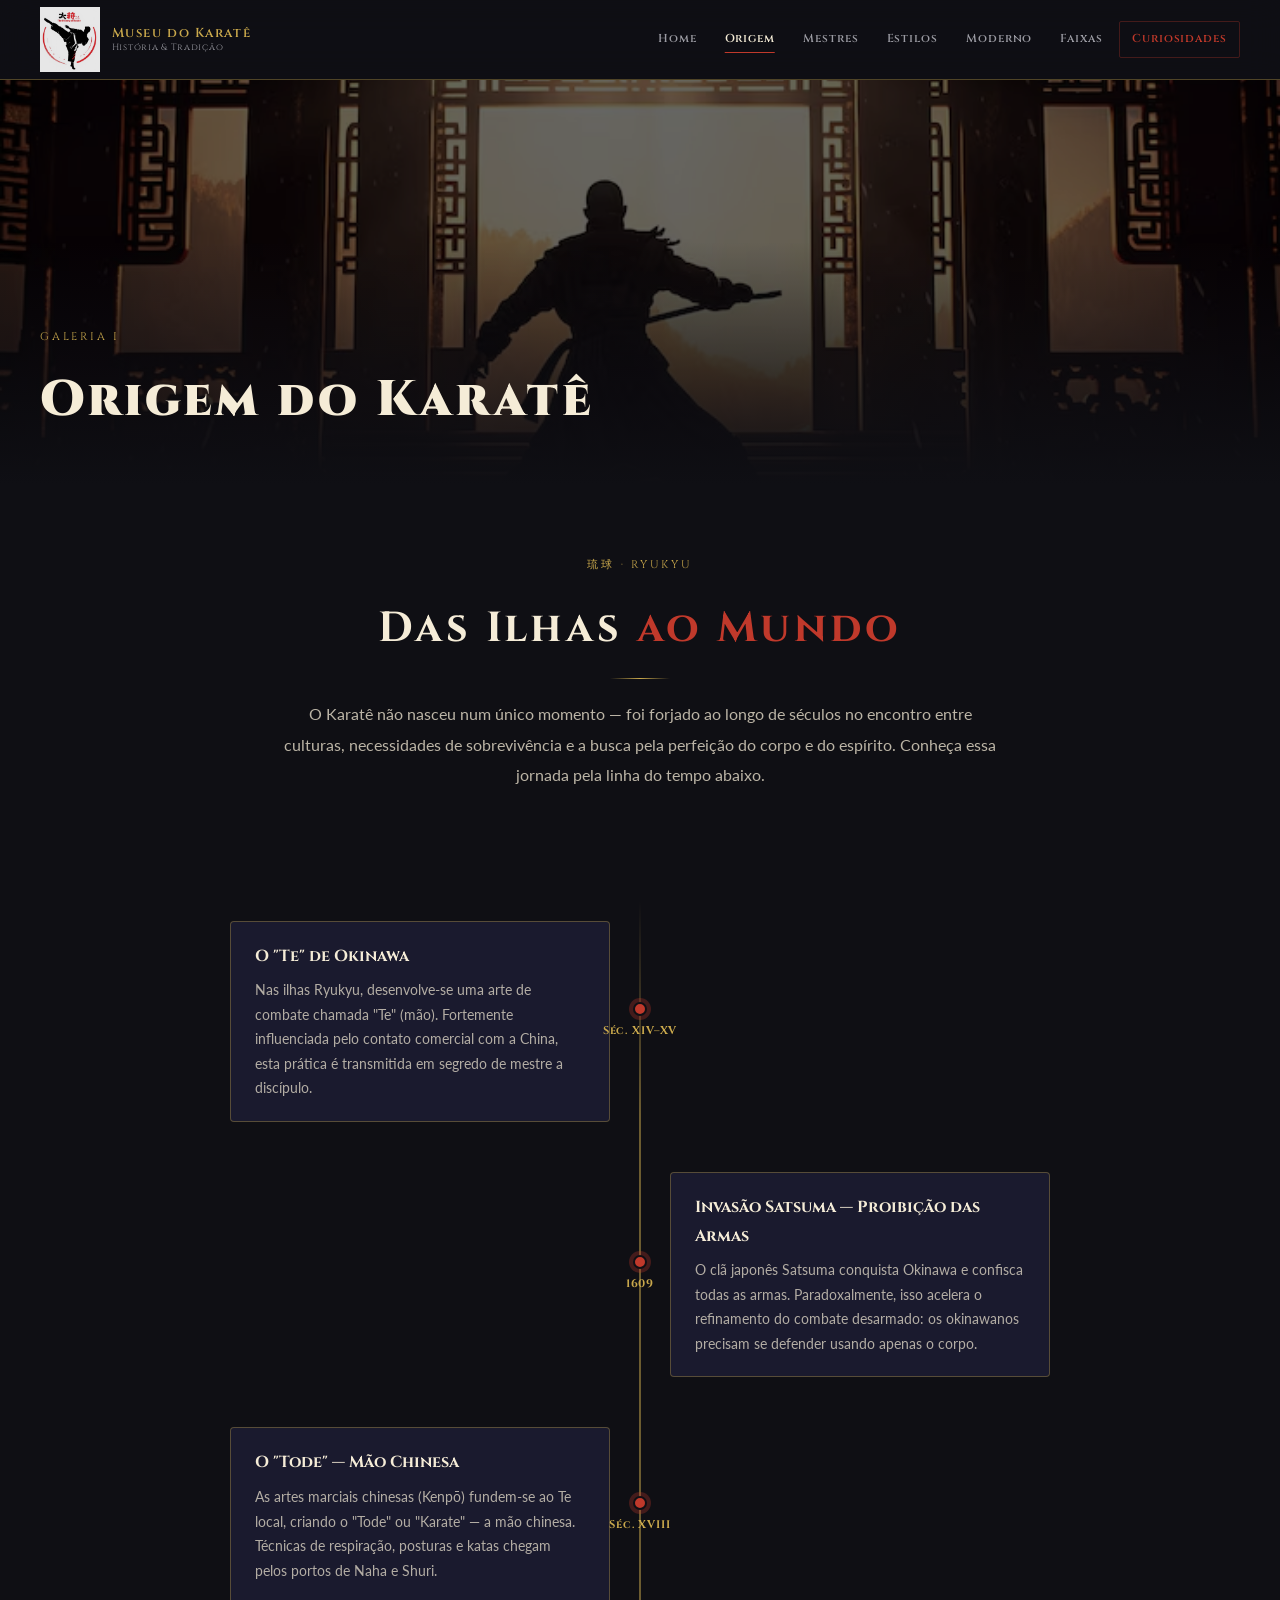
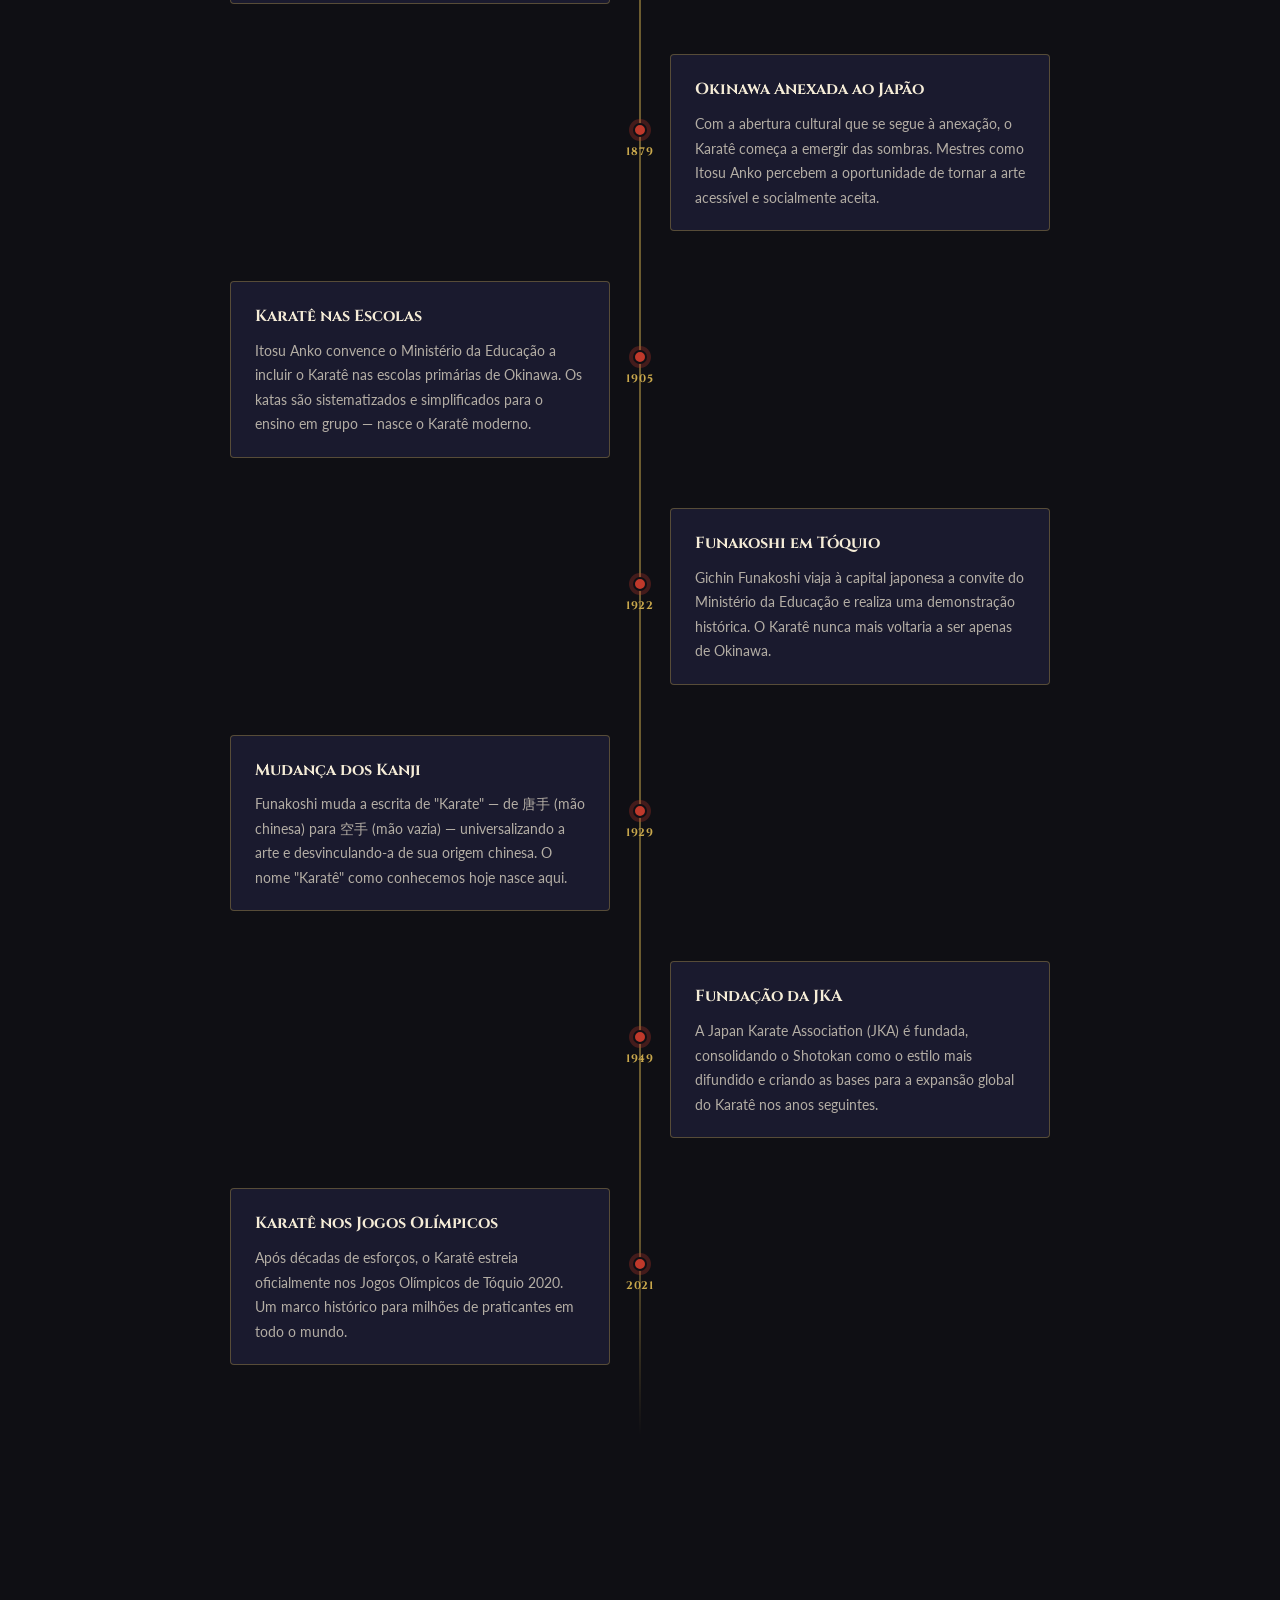
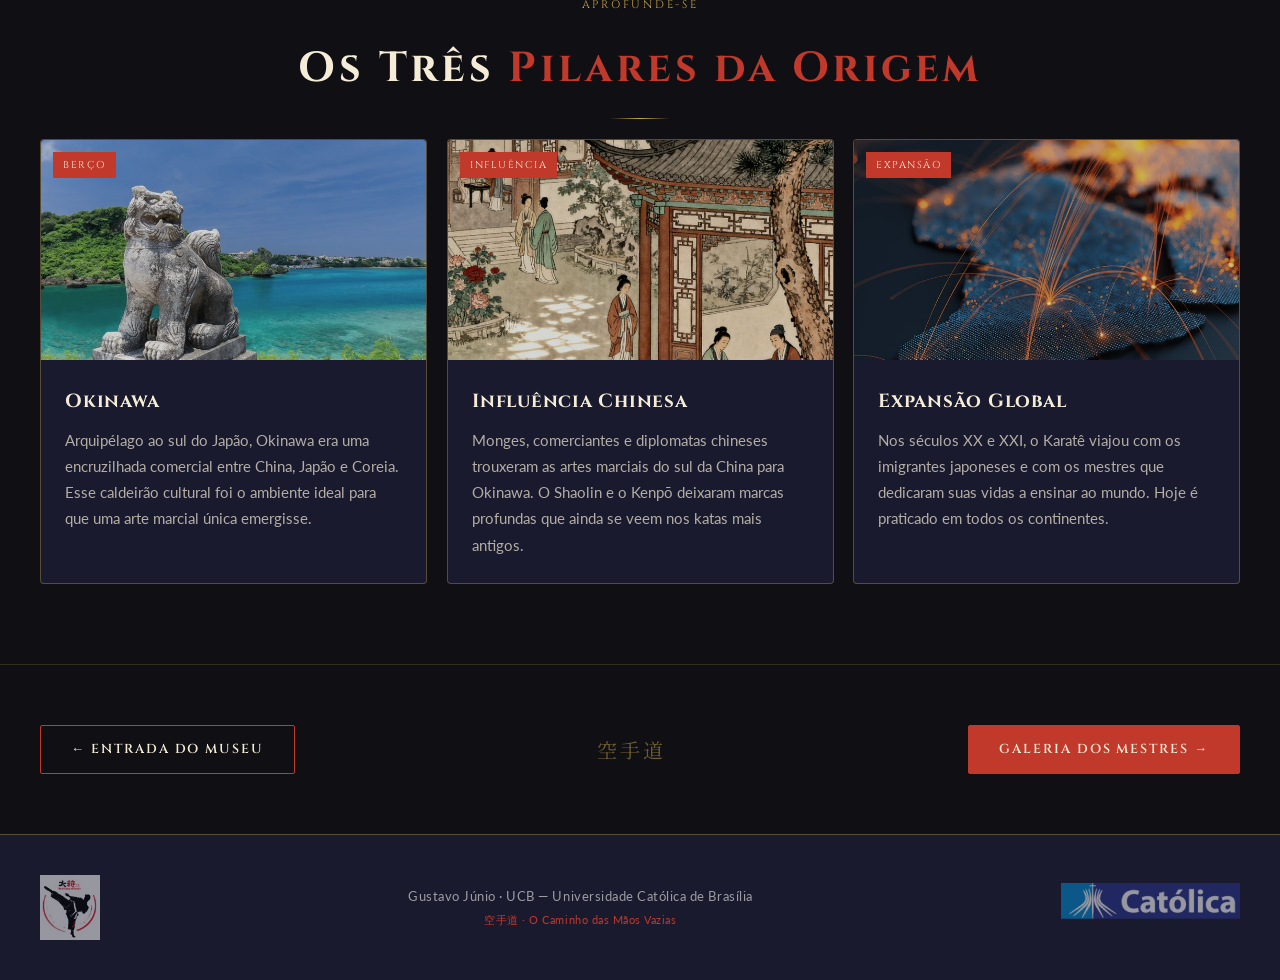
==== cardapio.html @ e982166c "Atualiza index e renomeia origem para cardapio" ====
<!doctype html>
<html lang="pt-br">
<head>
  <meta charset="UTF-8" />
  <meta name="viewport" content="width=device-width, initial-scale=1.0" />
  <title>Origem do Karatê — Museu Virtual</title>
  <link rel="stylesheet" href="style.css" />
</head>
<body>

  <header class="header">
      <div class="header-inner">
        <a href="index.html" class="logo">
          <img src="./img/Logo.jpg" alt="Museu do Karatê" />
          <div class="logo-text">
            Museu do Karatê
            <small>História & Tradição</small>
          </div>
        </a>
      <nav class="navbar">
        <a href="index.html">Home</a>
        <a href="origem.html" class="active">Origem</a>
        <a href="mestres.html">Mestres</a>
        <a href="estilos.html">Estilos</a>
        <a href="moderno.html">Moderno</a>
        <a href="faixas.html">Faixas</a>
        <a href="curiosidades.html" class="nav-highlight">Curiosidades</a>
      </nav>
    </div>
  </header>


  <div class="page-hero">
    <div class="page-hero-bg" style="background-image: url('./img/pag1.avif');"></div>
    <div class="page-hero-overlay"></div>
    <div class="page-hero-content">
      <span class="section-label">Galeria I</span>
      <h1>Origem do Karatê</h1>
    </div>
  </div>


  <div style="max-width:800px; margin:0 auto; padding: 7rem 4rem 3rem; text-align:center;">
    <span class="section-label reveal">琉球 · Ryukyu</span>
    <h2 class="section-title reveal">Das Ilhas <span>ao Mundo</span></h2>
    <div class="gold-divider reveal"></div>
    <p class="reveal" style="color:rgba(245,236,215,0.75); font-size:1.6rem; line-height:1.9;">
      O Karatê não nasceu num único momento — foi forjado ao longo de séculos no encontro entre culturas, necessidades de sobrevivência e a busca pela perfeição do corpo e do espírito. Conheça essa jornada pela linha do tempo abaixo.
    </p>
  </div>


  <div class="timeline-section">
    <div class="timeline">

      <div class="timeline-item">
        <div class="tl-content">
          <h4>O "Te" de Okinawa</h4>
          <p>Nas ilhas Ryukyu, desenvolve-se uma arte de combate chamada "Te" (mão). Fortemente influenciada pelo contato comercial com a China, esta prática é transmitida em segredo de mestre a discípulo.</p>
        </div>
        <div class="tl-center">
          <div class="tl-dot"></div>
          <span class="tl-year">Séc. XIV–XV</span>
        </div>
        <div class="tl-empty"></div>
      </div>

      <div class="timeline-item">
        <div class="tl-empty"></div>
        <div class="tl-center">
          <div class="tl-dot"></div>
          <span class="tl-year">1609</span>
        </div>
        <div class="tl-content">
          <h4>Invasão Satsuma — Proibição das Armas</h4>
          <p>O clã japonês Satsuma conquista Okinawa e confisca todas as armas. Paradoxalmente, isso acelera o refinamento do combate desarmado: os okinawanos precisam se defender usando apenas o corpo.</p>
        </div>
      </div>

      <div class="timeline-item">
        <div class="tl-content">
          <h4>O "Tode" — Mão Chinesa</h4>
          <p>As artes marciais chinesas (Kenpō) fundem-se ao Te local, criando o "Tode" ou "Karate" — a mão chinesa. Técnicas de respiração, posturas e katas chegam pelos portos de Naha e Shuri.</p>
        </div>
        <div class="tl-center">
          <div class="tl-dot"></div>
          <span class="tl-year">Séc. XVIII</span>
        </div>
        <div class="tl-empty"></div>
      </div>

      <div class="timeline-item">
        <div class="tl-empty"></div>
        <div class="tl-center">
          <div class="tl-dot"></div>
          <span class="tl-year">1879</span>
        </div>
        <div class="tl-content">
          <h4>Okinawa Anexada ao Japão</h4>
          <p>Com a abertura cultural que se segue à anexação, o Karatê começa a emergir das sombras. Mestres como Itosu Anko percebem a oportunidade de tornar a arte acessível e socialmente aceita.</p>
        </div>
      </div>

      <div class="timeline-item">
        <div class="tl-content">
          <h4>Karatê nas Escolas</h4>
          <p>Itosu Anko convence o Ministério da Educação a incluir o Karatê nas escolas primárias de Okinawa. Os katas são sistematizados e simplificados para o ensino em grupo — nasce o Karatê moderno.</p>
        </div>
        <div class="tl-center">
          <div class="tl-dot"></div>
          <span class="tl-year">1905</span>
        </div>
        <div class="tl-empty"></div>
      </div>

      <div class="timeline-item">
        <div class="tl-empty"></div>
        <div class="tl-center">
          <div class="tl-dot"></div>
          <span class="tl-year">1922</span>
        </div>
        <div class="tl-content">
          <h4>Funakoshi em Tóquio</h4>
          <p>Gichin Funakoshi viaja à capital japonesa a convite do Ministério da Educação e realiza uma demonstração histórica. O Karatê nunca mais voltaria a ser apenas de Okinawa.</p>
        </div>
      </div>

      <div class="timeline-item">
        <div class="tl-content">
          <h4>Mudança dos Kanji</h4>
          <p>Funakoshi muda a escrita de "Karate" — de 唐手 (mão chinesa) para 空手 (mão vazia) — universalizando a arte e desvinculando-a de sua origem chinesa. O nome "Karatê" como conhecemos hoje nasce aqui.</p>
        </div>
        <div class="tl-center">
          <div class="tl-dot"></div>
          <span class="tl-year">1929</span>
        </div>
        <div class="tl-empty"></div>
      </div>

      <div class="timeline-item">
        <div class="tl-empty"></div>
        <div class="tl-center">
          <div class="tl-dot"></div>
          <span class="tl-year">1949</span>
        </div>
        <div class="tl-content">
          <h4>Fundação da JKA</h4>
          <p>A Japan Karate Association (JKA) é fundada, consolidando o Shotokan como o estilo mais difundido e criando as bases para a expansão global do Karatê nos anos seguintes.</p>
        </div>
      </div>

      <div class="timeline-item">
        <div class="tl-content">
          <h4>Karatê nos Jogos Olímpicos</h4>
          <p>Após décadas de esforços, o Karatê estreia oficialmente nos Jogos Olímpicos de Tóquio 2020. Um marco histórico para milhões de praticantes em todo o mundo.</p>
        </div>
        <div class="tl-center">
          <div class="tl-dot"></div>
          <span class="tl-year">2021</span>
        </div>
        <div class="tl-empty"></div>
      </div>

    </div>
  </div>


  <div class="gallery-section bg-alt">
    <span class="section-label reveal">Aprofunde-se</span>
    <h2 class="section-title reveal">Os Três <span>Pilares da Origem</span></h2>
    <div class="gold-divider reveal"></div>
    <div class="cards-grid" style="max-width:1280px; margin:0 auto;">
      <div class="museum-card reveal">
        <div class="card-img-wrap">
          <img src="./img/Okinawa.jpg" alt="Okinawa" />
          <span class="card-tag">Berço</span>
        </div>
        <div class="card-body">
          <h3>Okinawa</h3>
          <p>Arquipélago ao sul do Japão, Okinawa era uma encruzilhada comercial entre China, Japão e Coreia. Esse caldeirão cultural foi o ambiente ideal para que uma arte marcial única emergisse.</p>
        </div>
      </div>
      <div class="museum-card reveal">
        <div class="card-img-wrap">
          <img src="./img/Influência Chinesa.jpg" alt="Influência Chinesa" />
          <span class="card-tag">Influência</span>
        </div>
        <div class="card-body">
          <h3>Influência Chinesa</h3>
          <p>Monges, comerciantes e diplomatas chineses trouxeram as artes marciais do sul da China para Okinawa. O Shaolin e o Kenpō deixaram marcas profundas que ainda se veem nos katas mais antigos.</p>
        </div>
      </div>
      <div class="museum-card reveal">
        <div class="card-img-wrap">
          <img src="./img/Expansão Global.jpg" alt="Expansão" />
          <span class="card-tag">Expansão</span>
        </div>
        <div class="card-body">
          <h3>Expansão Global</h3>
          <p>Nos séculos XX e XXI, o Karatê viajou com os imigrantes japoneses e com os mestres que dedicaram suas vidas a ensinar ao mundo. Hoje é praticado em todos os continentes.</p>
        </div>
      </div>
    </div>
  </div>


  <div style="max-width:1280px; margin:0 auto; padding:6rem 4rem; display:flex; justify-content:space-between; align-items:center; border-top: 1px solid rgba(201,168,76,0.2);">
    <a href="index.html" class="btn"><span>← Entrada do Museu</span></a>
    <span class="jp-text" style="color:var(--kiku); font-size:2rem; opacity:0.5;">空手道</span>
    <a href="mestres.html" class="btn btn-primary"><span>Galeria dos Mestres →</span></a>
  </div>

  <footer class="footer">
  <div class="footer-inner">

    <div class="footer-logo">
      <a href="index.html">
        <img src="./img/Logo.jpg" alt="Museu do Karatê" />
      </a>
    </div>

    <p class="footer-text">
      Gustavo Júnio · UCB — Universidade Católica de Brasília<br />
      <span style="color: var(--torii); font-size: 1.1rem;">
        空手道 · O Caminho das Mãos Vazias
      </span>
    </p>

    <div class="footer-ucb">
      <a href="https://ucb.catolica.edu.br/" target="_blank">
        <img src="./img/logocatolica.webp" alt="Logo UCB" />
      </a>
    </div>

  </div>
</footer>
  </body>
</html>
---- style.css ----
@import url('https://fonts.googleapis.com/css2?family=Cinzel:wght@400;600;700;900&family=Lato:wght@300;400;700&family=Noto+Serif+JP:wght@300;400&display=swap');

:root {
  --torii:      #C0392B;
  --torii-dark: #7B1E1E;
  --torii-lite: #E8A89E;
  --sumi:       #0F0F14;
  --sumi-mid:   #1A1A2E;
  --washi:      #F5ECD7;
  --washi-dark: #E8D9B8;
  --kiku:       #C9A84C;
  --kiku-lite:  #E8C97A;
  --shoji:      #FAFAF6;
  --pedra:      #6B6B72;
  --pedra-lite: #9B9BA3;
  --branco:     #FFFFFF;

  --border-gold: 1px solid rgba(201,168,76,0.35);
  --border-lite: 1px solid rgba(255,255,255,0.08);

  --shadow-card:  0 8px 40px rgba(0,0,0,0.55);
  --shadow-hover: 0 20px 60px rgba(0,0,0,0.7);
  --shadow-glow:  0 0 30px rgba(192,57,43,0.25);

  --radius:      2px;
  --radius-card: 4px;
  --transition:  0.35s cubic-bezier(0.4,0,0.2,1);

  --header-h: 80px;
}


*, *::before, *::after { box-sizing: border-box; margin: 0; padding: 0; }

html {
  scroll-behavior: smooth;
  font-size: 10px;
  overflow-x: hidden;
}

body {
  background-color: var(--sumi);
  color: var(--washi);
  font-family: 'Lato', sans-serif;
  font-size: 1.6rem;
  line-height: 1.8;
  overflow-x: hidden;
  animation: pageFade .7s ease both;
}

a { text-decoration: none; color: inherit; }
img { display: block; max-width: 100%; }

::-webkit-scrollbar { width: 4px; }
::-webkit-scrollbar-track { background: var(--sumi-mid); }
::-webkit-scrollbar-thumb { background: var(--torii); border-radius: 2px; }
::selection { background: var(--torii); color: var(--washi); }


.jp-text {
  font-family: 'Noto Serif JP', serif;
  letter-spacing: 0.15em;
}

.section-label {
  display: block;
  font-family: 'Cinzel', serif;
  font-size: 1.1rem;
  letter-spacing: 0.25em;
  color: var(--kiku);
  text-transform: uppercase;
  text-align: center;
  margin-bottom: 1.6rem;
}

.section-title {
  font-family: 'Cinzel', serif;
  font-size: clamp(2.4rem, 5vw, 4.2rem);
  font-weight: 700;
  color: var(--washi);
  text-align: center;
  letter-spacing: 0.08em;
  margin-bottom: 1.2rem;
}
.section-title span { color: var(--torii); }

.section-subtitle {
  font-size: 1.4rem;
  color: var(--pedra-lite);
  text-align: center;
  letter-spacing: 0.05em;
  margin-bottom: 5rem;
  max-width: 640px;
  margin-left: auto;
  margin-right: auto;
}

.gold-divider {
  width: 60px;
  height: 1px;
  background: linear-gradient(90deg, transparent, var(--kiku), transparent);
  margin: 0 auto 2rem;
}

.deco-divider {
  display: flex;
  align-items: center;
  gap: 2rem;
  margin: 2rem auto 6rem;
  max-width: 400px;
  justify-content: center;
}
.deco-divider-line {
  flex: 1;
  height: 1px;
  background: linear-gradient(90deg, transparent, var(--kiku));
}
.deco-divider-line:last-child {
  background: linear-gradient(90deg, var(--kiku), transparent);
}
.deco-divider-icon {
  color: var(--kiku);
  font-size: 1.6rem;
  font-family: 'Noto Serif JP', serif;
}


.header {
  position: fixed;
  top: 0; left: 0; right: 0;
  z-index: 999;
  background: rgba(15,15,20,0.95);
  border-bottom: var(--border-gold);
  height: var(--header-h);
}

@supports (backdrop-filter: blur(16px)) {
  .header {
    backdrop-filter: blur(16px);
    -webkit-backdrop-filter: blur(16px);
    background: rgba(15,15,20,0.75);
  }
}

.header-inner {
  max-width: 1280px;
  margin: 0 auto;
  padding: 0 4rem;
  height: 100%;
  display: flex;
  align-items: center;
  justify-content: space-between;
}

.logo {
  display: flex;
  align-items: center;
  gap: 1.2rem;
}
.logo img {
  height: 65px;
  opacity: 0.9;
  transition: var(--transition);
}
.logo img:hover { opacity: 1; transform: scale(1.03); }

.logo-text {
  font-family: 'Cinzel', serif;
  font-size: 1.3rem;
  font-weight: 600;
  color: var(--kiku);
  letter-spacing: 0.12em;
  line-height: 1.3;
}
.logo-text small {
  display: block;
  font-size: 0.9rem;
  color: var(--pedra-lite);
  font-weight: 400;
  letter-spacing: 0.08em;
}


.navbar {
  display: flex;
  align-items: center;
  gap: 0.4rem;
}
.navbar a {
  font-family: 'Cinzel', serif;
  font-size: 1.15rem;
  font-weight: 600;
  color: var(--pedra-lite);
  letter-spacing: 0.08em;
  padding: 0.7rem 1.2rem;
  position: relative;
  transition: var(--transition);
  border-radius: var(--radius);
  white-space: nowrap;
}
.navbar a::after {
  content: '';
  position: absolute;
  bottom: 4px; left: 50%;
  width: 0; height: 1px;
  background: var(--torii);
  transform: translateX(-50%);
  transition: var(--transition);
}
.navbar a:hover,
.navbar a.active { color: var(--washi); }
.navbar a:hover::after,
.navbar a.active::after { width: calc(100% - 2.4rem); }

.navbar a.nav-highlight {
  color: var(--torii);
  border: 1px solid rgba(192,57,43,0.3);
  border-radius: var(--radius);
}
.navbar a.nav-highlight:hover {
  background: var(--torii);
  color: var(--washi);
  border-color: var(--torii);
}
.navbar a.nav-highlight::after { display: none; }

.btn {
  display: inline-block;
  font-family: 'Cinzel', serif;
  font-size: 1.3rem;
  font-weight: 600;
  letter-spacing: 0.15em;
  padding: 1.2rem 3rem;
  border: 1px solid var(--torii);
  color: var(--washi);
  background: transparent;
  cursor: pointer;
  position: relative;
  overflow: hidden;
  transition: var(--transition);
  text-transform: uppercase;
  border-radius: var(--radius);
}
.btn::before {
  content: '';
  position: absolute;
  inset: 0;
  background: var(--torii);
  transform: translateX(-101%);
  transition: var(--transition);
}
.btn span { position: relative; z-index: 1; }
.btn:hover::before { transform: translateX(0); }
.btn:hover { box-shadow: var(--shadow-glow); }

.btn-primary {
  background: var(--torii);
  border-color: var(--torii);
}
.btn-primary::before { background: var(--torii-dark); }

.btn-gold {
  border-color: var(--kiku);
  color: var(--kiku);
}
.btn-gold::before { background: var(--kiku); }
.btn-gold:hover { color: var(--sumi); }

.hero {
  position: relative;
  height: 100vh;
  min-height: 700px;
  display: flex;
  align-items: center;
  overflow: hidden;
}

.hero-bg {
  position: absolute;
  inset: 0;
  background-size: cover;
  background-position: center;
  background-repeat: no-repeat;
  transform: scale(1.05);
  animation: heroPan 20s ease-in-out infinite alternate;
  will-change: transform;
}
@keyframes heroPan {
  from { transform: scale(1.05) translateX(0); }
  to   { transform: scale(1.08) translateX(-2%); }
}

.hero-overlay {
  position: absolute;
  inset: 0;
  background: linear-gradient(
    135deg,
    rgba(15,15,20,0.88) 0%,
    rgba(15,15,20,0.6) 50%,
    rgba(123,30,30,0.25) 100%
  );
}

.hero-kamon {
  position: absolute;
  right: 8%; top: 50%;
  transform: translateY(-50%);
  width: 340px;
  opacity: 0.06;
  pointer-events: none;
}

.hero-content {
  position: relative;
  z-index: 2;
  width: min(90%, 1280px);
  margin: 0 auto;
  padding: 0 4rem;
}

.hero-kana {
  font-family: 'Noto Serif JP', serif;
  font-size: clamp(4rem, 7vw, 7rem);
  font-weight: 300;
  color: var(--torii);
  opacity: 0.7;
  letter-spacing: 0.3em;
  display: block;
  margin-bottom: 1rem;
  animation: fadeUp 1s ease 0.2s both;
}

.hero h1 {
  font-family: 'Cinzel', serif;
  font-size: clamp(3.2rem, 5.5vw, 6rem);
  font-weight: 900;
  color: var(--washi);
  letter-spacing: 0.06em;
  line-height: 1.1;
  margin-bottom: 2rem;
  animation: fadeUp 1s ease 0.4s both;
}
.hero h1 em { color: var(--torii); font-style: normal; }

.hero-desc {
  font-size: 1.7rem;
  color: rgba(245,236,215,0.75);
  max-width: 520px;
  margin-bottom: 3.5rem;
  animation: fadeUp 1s ease 0.6s both;
  line-height: 1.9;
}

.hero-actions {
  display: flex;
  gap: 1.6rem;
  flex-wrap: wrap;
  animation: fadeUp 1s ease 0.8s both;
}

.hero-badge {
  position: absolute;
  bottom: 3rem; left: 50%;
  transform: translateX(-50%);
  display: flex; flex-direction: column; align-items: center;
  gap: 0.8rem; z-index: 2;
  animation: fadeUp 1s ease 1s both;
}
.hero-badge span {
  font-size: 1.1rem;
  letter-spacing: 0.2em;
  color: var(--pedra-lite);
  text-transform: uppercase;
  font-family: 'Cinzel', serif;
}
.hero-badge-line {
  width: 1px; height: 50px;
  background: linear-gradient(to bottom, var(--kiku), transparent);
  animation: pulseLine 2s ease infinite;
}
@keyframes pulseLine {
  0%,100% { opacity: 1; }
  50% { opacity: 0.3; }
}


.page-hero {
  height: 45vh;
  min-height: 360px;
  display: flex;
  align-items: flex-end;
  position: relative;
  overflow: hidden;
  margin-top: var(--header-h);
}
.page-hero-bg {
  position: absolute;
  inset: 0;
  background-size: cover;
  background-position: center;
  filter: brightness(0.4) grayscale(20%);
}
.page-hero-overlay {
  position: absolute;
  inset: 0;
  background: linear-gradient(to top, var(--sumi) 0%, transparent 60%);
}
.page-hero-content {
  position: relative;
  z-index: 2;
  max-width: 1280px;
  width: 100%;
  margin: 0 auto;
  padding: 4rem;
}
.page-hero-content .section-label { text-align: left; margin-bottom: 0.8rem; }
.page-hero-content h1 {
  font-family: 'Cinzel', serif;
  font-size: clamp(3rem, 5vw, 5rem);
  font-weight: 900;
  color: var(--washi);
  letter-spacing: 0.06em;
}


#sobre {
 
}

.about-section {
  max-width: 1280px;
  margin: 0 auto;
  padding: 10rem 4rem;
  display: grid;
  grid-template-columns: 1fr 1fr;
  gap: 8rem;
  align-items: center;
}

.about-image-wrap { position: relative; }
.about-image-wrap img {
  width: 100%;
  border-radius: var(--radius-card);
  filter: grayscale(20%) contrast(1.05);
}
.about-frame {
  position: absolute;
  inset: -16px;
  border: var(--border-gold);
  border-radius: var(--radius-card);
  pointer-events: none;
}
.about-image-wrap::after {
  content: '空手道';
  font-family: 'Noto Serif JP', serif;
  position: absolute;
  bottom: -2rem; right: -2rem;
  font-size: 8rem;
  color: var(--torii);
  opacity: 0.08;
  pointer-events: none;
  line-height: 1;
}

.about-text .section-label { text-align: left; }
.about-text .section-title { text-align: left; }
.about-text .gold-divider  { margin-left: 0; }
.about-text p {
  color: rgba(245,236,215,0.8);
  font-size: 1.55rem;
  line-height: 1.9;
  margin-bottom: 1.8rem;
}

.about-stats {
  display: grid;
  grid-template-columns: repeat(auto-fit, minmax(120px, 1fr));
  gap: 2rem;
  margin-top: 3.5rem;
  padding-top: 3.5rem;
  border-top: var(--border-gold);
}
.stat-item { text-align: center; }
.stat-number {
  font-family: 'Cinzel', serif;
  font-size: 3rem;
  font-weight: 700;
  color: var(--torii);
  display: block;
}
.stat-label {
  font-size: 1.2rem;
  color: var(--pedra-lite);
  letter-spacing: 0.05em;
}

.quote-section {
  background: var(--torii-dark);
  border-top: var(--border-gold);
  border-bottom: var(--border-gold);
  padding: 7rem 4rem;
  text-align: center;
  position: relative;
  overflow: hidden;
}
.quote-section::before {
  content: '""';
  position: absolute;
  top: -2rem; left: 50%;
  transform: translateX(-50%);
  font-family: 'Cinzel', serif;
  font-size: 20rem;
  color: rgba(255,255,255,0.04);
  line-height: 1;
  pointer-events: none;
}
.quote-text {
  font-family: 'Cinzel', serif;
  font-size: clamp(1.8rem, 3vw, 2.8rem);
  color: var(--washi);
  max-width: 800px;
  margin: 0 auto 2rem;
  line-height: 1.6;
  letter-spacing: 0.02em;
  position: relative;
  z-index: 1;
}
.quote-author {
  font-size: 1.3rem;
  color: var(--torii-lite);
  letter-spacing: 0.2em;
  text-transform: uppercase;
  font-family: 'Cinzel', serif;
  position: relative;
  z-index: 1;
}

.nav-cards-section {
  padding: 8rem 4rem;
  max-width: 1280px;
  margin: 0 auto;
}
.nav-cards-grid {
  display: grid;
  grid-template-columns: repeat(3, 1fr);
  gap: 2rem;
}
.nav-card {
  background: var(--sumi-mid);
  border: var(--border-gold);
  border-radius: var(--radius-card);
  padding: 3.5rem 2.8rem;
  cursor: pointer;
  transition: var(--transition);
  position: relative;
  overflow: hidden;
  text-decoration: none;
  display: block;
}
.nav-card::after {
  content: '';
  position: absolute;
  bottom: 0; left: 0; right: 0;
  height: 2px;
  background: var(--torii);
  transform: scaleX(0);
  transform-origin: left;
  transition: var(--transition);
}
.nav-card:hover {
  transform: translateY(-8px);
  box-shadow: var(--shadow-hover);
  border-color: rgba(201,168,76,0.5);
}
.nav-card:hover::after { transform: scaleX(1); }

.nav-card-num {
  font-family: 'Cinzel', serif;
  font-size: 5rem;
  font-weight: 900;
  color: rgba(192,57,43,0.15);
  line-height: 1;
  margin-bottom: 1.6rem;
}
.nav-card-title {
  font-family: 'Cinzel', serif;
  font-size: 1.8rem;
  font-weight: 700;
  color: var(--washi);
  letter-spacing: 0.04em;
  margin-bottom: 1rem;
}
.nav-card-text {
  font-size: 1.4rem;
  color: rgba(245,236,215,0.65);
  line-height: 1.75;
  margin-bottom: 2rem;
}
.nav-card-arrow {
  font-family: 'Cinzel', serif;
  font-size: 1.2rem;
  color: var(--kiku);
  letter-spacing: 0.1em;
  transition: var(--transition);
}
.nav-card:hover .nav-card-arrow { color: var(--torii); letter-spacing: 0.2em; }


.gallery-section {
  padding: 8rem 4rem;
  max-width: 1280px;
  margin: 0 auto;
}


.gallery-section-wrap.bg-alt {
  background: var(--sumi-mid);
  border-top: var(--border-gold);
  border-bottom: var(--border-gold);
}

.gallery-section-wrap.bg-alt .gallery-section {
  background: transparent;
}


.cards-grid {
  display: grid;
  grid-template-columns: repeat(auto-fit, minmax(300px, 1fr));
  gap: 2.4rem;
}

.museum-card {
  background: var(--sumi-mid);
  border: var(--border-gold);
  border-radius: var(--radius-card);
  overflow: hidden;
  cursor: pointer;
  transition: var(--transition);
  display: flex;
  flex-direction: column;
  position: relative;
  will-change: transform;
}
.museum-card::before {
  content: '';
  position: absolute;
  top: 0; left: 0; right: 0;
  height: 2px;
  background: var(--torii);
  transform: scaleX(0);
  transition: var(--transition);
  transform-origin: left;
}
.museum-card:hover {
  transform: translateY(-8px);
  box-shadow: var(--shadow-hover);
  border-color: rgba(201,168,76,0.6);
}
.museum-card:hover::before { transform: scaleX(1); }


.gallery-section-wrap.bg-alt .museum-card {
  background: var(--sumi);
}

.card-img-wrap {
  position: relative;
  overflow: hidden;
  height: 22rem;
  background: #000;
}
.card-img-wrap img {
  width: 100%;
  height: 100%;
  object-fit: cover;
  filter: grayscale(30%) brightness(0.85);
  transition: var(--transition);
}
.museum-card:hover .card-img-wrap img {
  filter: grayscale(0%) brightness(1);
  transform: scale(1.05);
}

.card-tag {
  position: absolute;
  top: 1.2rem; left: 1.2rem;
  background: var(--torii);
  color: var(--washi);
  font-family: 'Cinzel', serif;
  font-size: 1rem;
  letter-spacing: 0.15em;
  padding: 0.4rem 1rem;
  text-transform: uppercase;
}

.card-body {
  padding: 2.4rem;
  flex: 1;
  display: flex;
  flex-direction: column;
}
.card-body h3 {
  font-family: 'Cinzel', serif;
  font-size: 1.9rem;
  font-weight: 700;
  color: var(--washi);
  margin-bottom: 1rem;
  letter-spacing: 0.04em;
}
.card-body p {
  font-size: 1.45rem;
  color: rgba(245,236,215,0.7);
  line-height: 1.8;
  flex: 1;
}

.card-link {
  display: inline-flex;
  align-items: center;
  gap: 0.7rem;
  margin-top: 2rem;
  font-family: 'Cinzel', serif;
  font-size: 1.2rem;
  font-weight: 600;
  color: var(--kiku);
  letter-spacing: 0.1em;
  transition: var(--transition);
}
.card-link::after { content: '→'; transition: var(--transition); }
.museum-card:hover .card-link { color: var(--torii); }
.museum-card:hover .card-link::after { transform: translateX(5px); }


.timeline-section {
  padding: 8rem 4rem;
  max-width: 900px;
  margin: 0 auto;
}

.timeline {
  position: relative;
  padding: 2rem 0;
}
.timeline::before {
  content: '';
  position: absolute;
  left: 50%; top: 0; bottom: 0;
  width: 1px;
  background: linear-gradient(to bottom, transparent, var(--kiku) 10%, var(--kiku) 90%, transparent);
  transform: translateX(-50%);
}

.timeline-item {
  display: grid;
  grid-template-columns: 1fr 60px 1fr;
  gap: 0;
  margin-bottom: 5rem;
  align-items: center;

}

.timeline-item:nth-child(even) .tl-content { grid-column: 3; grid-row: 1; }
.timeline-item:nth-child(even) .tl-empty   { grid-column: 1; grid-row: 1; }
.timeline-item:nth-child(even) .tl-center  { grid-column: 2; grid-row: 1; }

.tl-center {
  display: flex;
  align-items: center;
  justify-content: center;
  flex-direction: column;
  gap: 0.5rem;
  position: relative;
  z-index: 2;
}
.tl-dot {
  width: 14px; height: 14px;
  background: var(--torii);
  border-radius: 50%;
  border: 2px solid var(--sumi);
  box-shadow: 0 0 0 4px rgba(192,57,43,0.3);
  flex-shrink: 0;
}
.tl-year {
  font-family: 'Cinzel', serif;
  font-size: 1.1rem;
  font-weight: 700;
  color: var(--kiku);
  white-space: nowrap;
  letter-spacing: 0.08em;
}
.tl-content {
  background: var(--sumi-mid);
  border: var(--border-gold);
  border-radius: var(--radius-card);
  padding: 2rem 2.4rem;
  transition: var(--transition);
}
.tl-content:hover {
  border-color: rgba(201,168,76,0.6);
  box-shadow: var(--shadow-card);
}
.tl-content h4 {
  font-family: 'Cinzel', serif;
  font-size: 1.6rem;
  color: var(--washi);
  margin-bottom: 0.8rem;
  font-weight: 700;
}
.tl-content p {
  font-size: 1.4rem;
  color: rgba(245,236,215,0.7);
  line-height: 1.75;
}
.tl-empty {      }


.masters-grid {
  display: grid;
  grid-template-columns: repeat(auto-fit, minmax(320px, 1fr));
  gap: 3rem;
}

.master-card {
  position: relative;
  background: var(--sumi-mid);
  border: var(--border-gold);
  border-radius: var(--radius-card);
  overflow: hidden;
  transition: var(--transition);

}
.master-card:hover {
  transform: translateY(-10px);
  box-shadow: var(--shadow-hover), var(--shadow-glow);
}

.master-frame {
  position: absolute;
  inset: 10px;
  border: 1px solid rgba(201,168,76,0.2);
  pointer-events: none;
  z-index: 1;
}

.master-img-wrap {
  height: 32rem;
  overflow: hidden;
  background: #000;
}
.master-img-wrap img {
  width: 100%;
  height: 100%;
  object-fit: cover;
  filter: sepia(20%) contrast(1.1) brightness(0.8);
  transition: var(--transition);
}
.master-card:hover .master-img-wrap img {
  filter: sepia(0%) contrast(1.05) brightness(0.95);
  transform: scale(1.04);
}

.master-plaque {
  padding: 2.4rem;
  background: var(--sumi-mid);
  border-top: 2px solid var(--kiku);
}
.master-name {
  font-family: 'Cinzel', serif;
  font-size: 2rem;
  font-weight: 700;
  color: var(--washi);
  letter-spacing: 0.04em;
  margin-bottom: 0.4rem;
}
.master-years {
  font-size: 1.2rem;
  color: var(--kiku);
  font-family: 'Cinzel', serif;
  letter-spacing: 0.1em;
  margin-bottom: 1.2rem;
}
.master-bio {
  font-size: 1.4rem;
  color: rgba(245,236,215,0.72);
  line-height: 1.8;
}
.master-bio + .master-bio { margin-top: 1rem; }
.master-quote {
  margin-top: 1.6rem;
  padding: 1.4rem;
  border-left: 2px solid var(--torii);
  background: rgba(192,57,43,0.06);
  font-size: 1.3rem;
  font-style: italic;
  color: rgba(245,236,215,0.65);
  line-height: 1.7;
}


.style-card {
  display: grid;
  grid-template-columns: 5px 1fr;
  background: var(--sumi-mid);
  border: var(--border-gold);
  border-radius: var(--radius-card);
  overflow: hidden;
  transition: var(--transition);

}
.style-card:hover { transform: translateX(6px); box-shadow: var(--shadow-card); }

.style-accent          { background: var(--torii); }
.style-accent.green    { background: #2E7D4F; }
.style-accent.wine     { background: #7B1E1E; }
.style-accent.steel    { background: #4A5568; }

.style-inner {
  padding: 3rem;
  display: grid;
  grid-template-columns: 1fr 1fr;
  gap: 3rem;
  align-items: start;
}
.style-inner img {
  width: 100%;
  height: auto;
  object-fit: contain;
}
.style-card:hover .style-inner img { filter: grayscale(0%) brightness(1); }

.style-name {
  font-family: 'Cinzel', serif;
  font-size: 2.4rem;
  font-weight: 900;
  color: var(--washi);
  letter-spacing: 0.06em;
  margin-bottom: 0.4rem;
}
.style-jp {
  font-family: 'Noto Serif JP', serif;
  font-size: 1.6rem;
  color: var(--kiku);
  margin-bottom: 1.4rem;
  display: block;
}
.style-desc {
  font-size: 1.45rem;
  color: rgba(245,236,215,0.75);
  line-height: 1.85;
  margin-bottom: 1.4rem;
}
.style-tag {
  display: inline-block;
  font-size: 1.1rem;
  letter-spacing: 0.12em;
  padding: 0.4rem 1.2rem;
  border: 1px solid rgba(201,168,76,0.4);
  color: var(--kiku);
  font-family: 'Cinzel', serif;
  text-transform: uppercase;
  border-radius: 1px;
  margin: 0.2rem 0.2rem 0 0;
}

.faixas-section {
  padding: 8rem 4rem;
  max-width: 1100px;
  margin: 0 auto;
}

.faixas-bar {
  display: flex;
  border-radius: var(--radius-card);
  overflow: hidden;
  margin-bottom: 5rem;
  box-shadow: var(--shadow-card);
  height: 32px;
}
.faixa-segment {
  flex: 1;
  cursor: default;
  transition: var(--transition);
  position: relative;
}
.faixa-segment:hover { transform: scaleY(1.25); }
.faixa-segment::after {
  content: attr(data-label);
  position: absolute;
  top: calc(100% + 8px);
  left: 50%;
  transform: translateX(-50%);
  font-size: 1rem;
  font-family: 'Cinzel', serif;
  color: var(--pedra-lite);
  white-space: nowrap;
  letter-spacing: 0.05em;
  pointer-events: none;
}

.faixas-table {
  margin-top: 3rem;
  width: 100%;
  border-collapse: collapse;
}
.faixas-table th {
  font-family: 'Cinzel', serif;
  font-size: 1.2rem;
  letter-spacing: 0.12em;
  color: var(--kiku);
  text-transform: uppercase;
  padding: 1.2rem 2rem;
  text-align: left;
  border-bottom: 1px solid rgba(201,168,76,0.3);
}
.faixas-table td {
  padding: 1.5rem 2rem;
  font-size: 1.4rem;
  color: rgba(245,236,215,0.8);
  border-bottom: 1px solid rgba(255,255,255,0.04);
  vertical-align: middle;
}
.faixas-table tr:hover td { background: rgba(255,255,255,0.025); }

.faixa-swatch {
  display: inline-block;
  width: 80px; height: 16px;
  border-radius: 3px;
  vertical-align: middle;
  border: 1px solid rgba(255,255,255,0.1);
}


.curiosidades-section {
  padding: 8rem 4rem;
  max-width: 1100px;
  margin: 0 auto;
}

.curiosidades-grid {
  columns: 2;
  column-gap: 2.4rem;
}
.curiosidade-card {
  break-inside: avoid;
  margin-bottom: 2.4rem;
  background: var(--sumi-mid);
  border: var(--border-gold);
  border-radius: var(--radius-card);
  padding: 2.4rem;
  transition: var(--transition);
}
.curiosidade-card:hover {
  border-color: rgba(201,168,76,0.6);
  transform: translateY(-4px);
  box-shadow: var(--shadow-card);
}
.curiosidade-icon {
  font-size: 2.8rem;
  margin-bottom: 1.2rem;
  display: block;
}
.curiosidade-card h4 {
  font-family: 'Cinzel', serif;
  font-size: 1.7rem;
  color: var(--washi);
  margin-bottom: 1rem;
  font-weight: 700;
}
.curiosidade-card p {
  font-size: 1.4rem;
  color: rgba(245,236,215,0.72);
  line-height: 1.8;
}


.page-nav {
  max-width: 1280px;
  margin: 0 auto;
  padding: 6rem 4rem;
  display: flex;
  justify-content: space-between;
  align-items: center;
  border-top: 1px solid rgba(201,168,76,0.2);
}
.page-nav-sep {
  color: var(--kiku);
  font-size: 2rem;
  opacity: 0.5;
  font-family: 'Noto Serif JP', serif;
}


.reveal {
  transition: opacity .6s ease, transform .6s ease;
}
.reveal.visible {
  opacity: 1;
  transform: none;
}


.footer {
  background: var(--sumi-mid);
  border-top: var(--border-gold);
  padding: 4rem;
}
.footer-inner {
  max-width: 1280px;
  margin: 0 auto;
  display: flex;
  justify-content: space-between;
  align-items: center;
  gap: 2rem;
  flex-wrap: wrap;
}
.footer-logo img {
  height: 65px;
  opacity: 0.55;
  transition: var(--transition);
}
.footer-logo img:hover {
  opacity: 0.85;
  transform: scale(1.05);
}
.footer-text {
  font-size: 1.3rem;
  color: var(--pedra-lite);
  letter-spacing: 0.04em;
  text-align: center;
}
.footer-ucb a { display: block; }
.footer-ucb img {
  height: 50px;
  opacity: 0.55;
  filter:  none;
  transition: var(--transition);
}
.footer-ucb img:hover { opacity: 0.85; transform: scale(1.05); }


section { scroll-margin-top: calc(var(--header-h) + 20px); }

a:focus-visible,
button:focus-visible,
.btn:focus-visible,
input:focus-visible,
textarea:focus-visible,
select:focus-visible {
  outline: 2px solid var(--kiku);
  outline-offset: 4px;
}

@media (prefers-reduced-motion: reduce) {
  *, *::before, *::after {
    animation: none !important;
    transition: none !important;
    scroll-behavior: auto !important;
  }
}


@keyframes fadeUp {
  from { opacity: 0; transform: translateY(30px); }
  to   { opacity: 1; transform: translateY(0); }
}
@keyframes pageFade {
  from { opacity: 0; }
  to   { opacity: 1; }
}

.curiosidades-grid {
  display: grid;
  grid-template-columns: repeat(auto-fit, minmax(280px, 1fr));
  gap: 2rem;
  margin-top: 4rem;
}

.curiosidade-card {
  background: rgba(255,255,255,0.03);
  border: 1px solid rgba(201,168,76,0.2);
  padding: 2.5rem;
  border-radius: 12px;

  display: flex;
  flex-direction: column;
  height: 100%;
}

.curiosidade-card h4 {
  margin: 1rem 0;
}

.curiosidade-card p {
  flex-grow: 1;
}

.cards-grid {
  display: grid;
  grid-template-columns: repeat(auto-fit, minmax(320px, 1fr));
  gap: 2rem;
}

.museum-card {
  display: flex;
  flex-direction: column;
  height: 100%;
}

.card-body {
  flex-grow: 1;
}
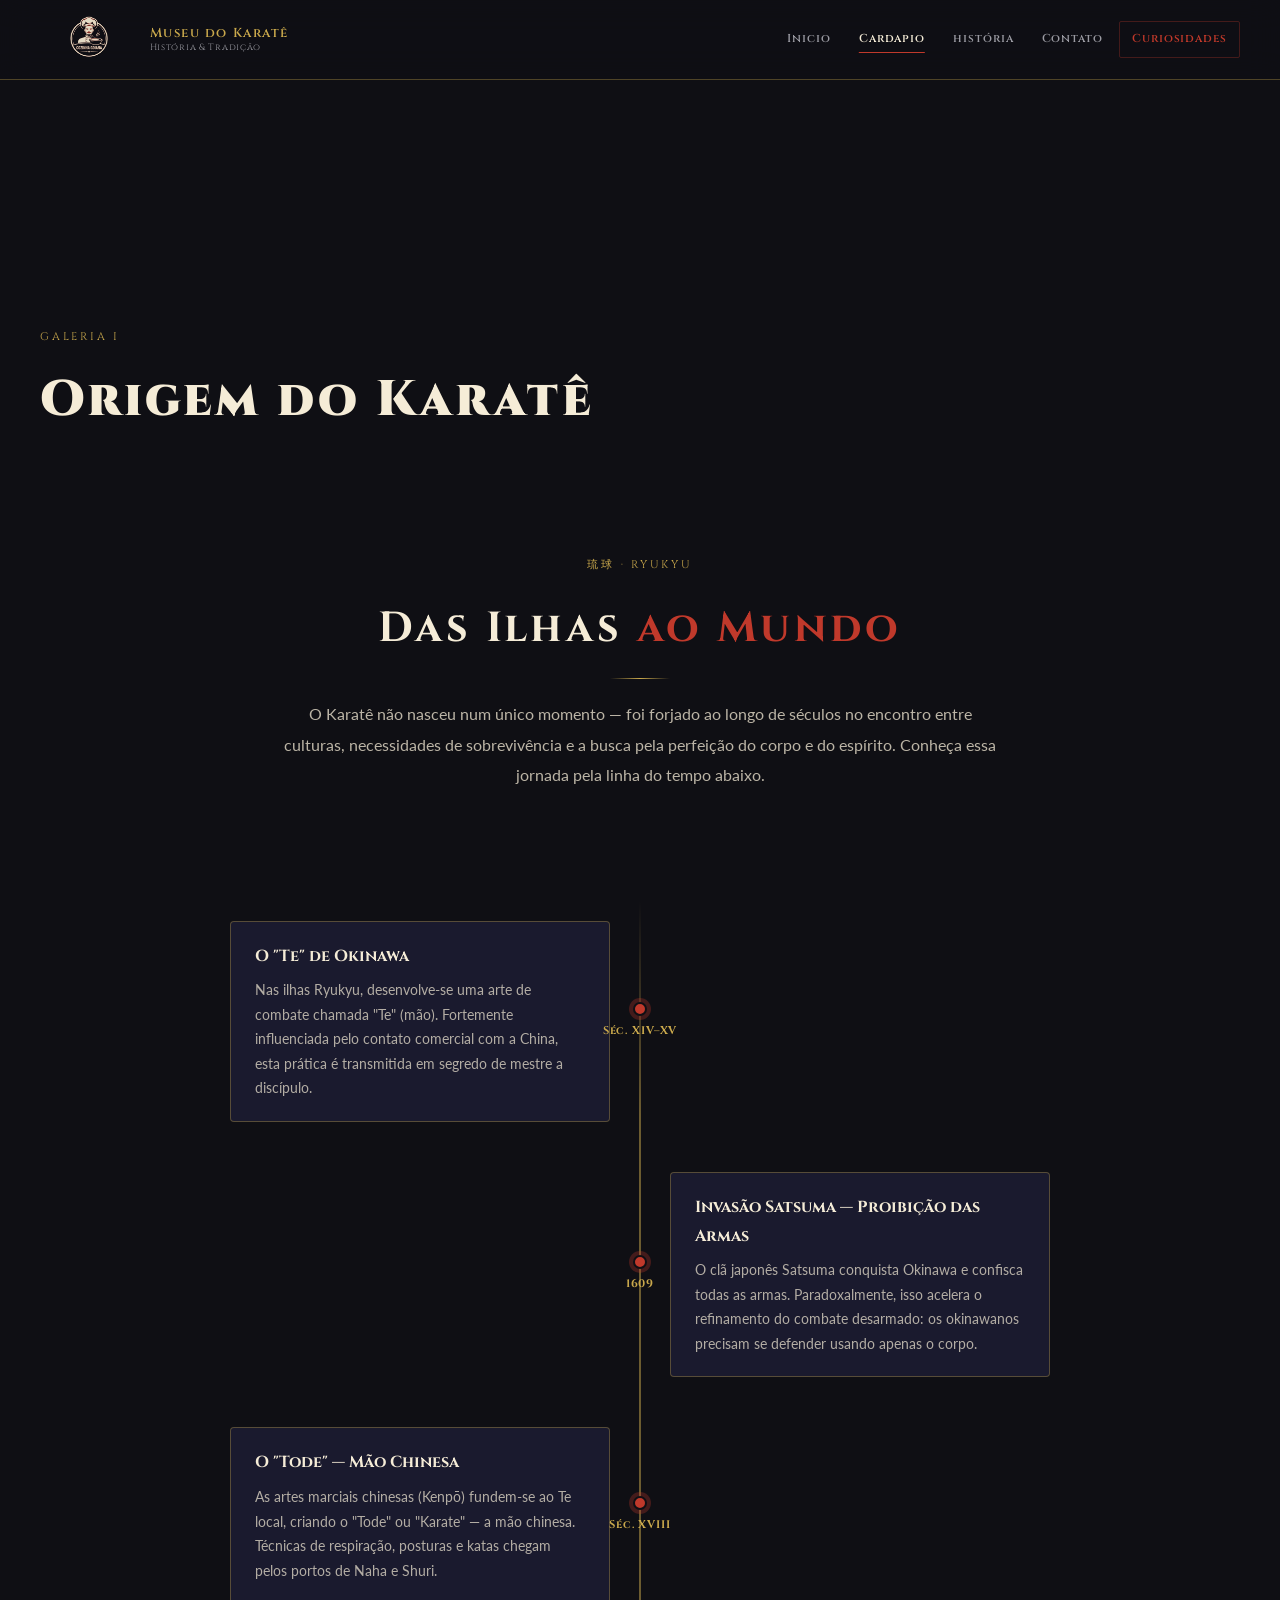
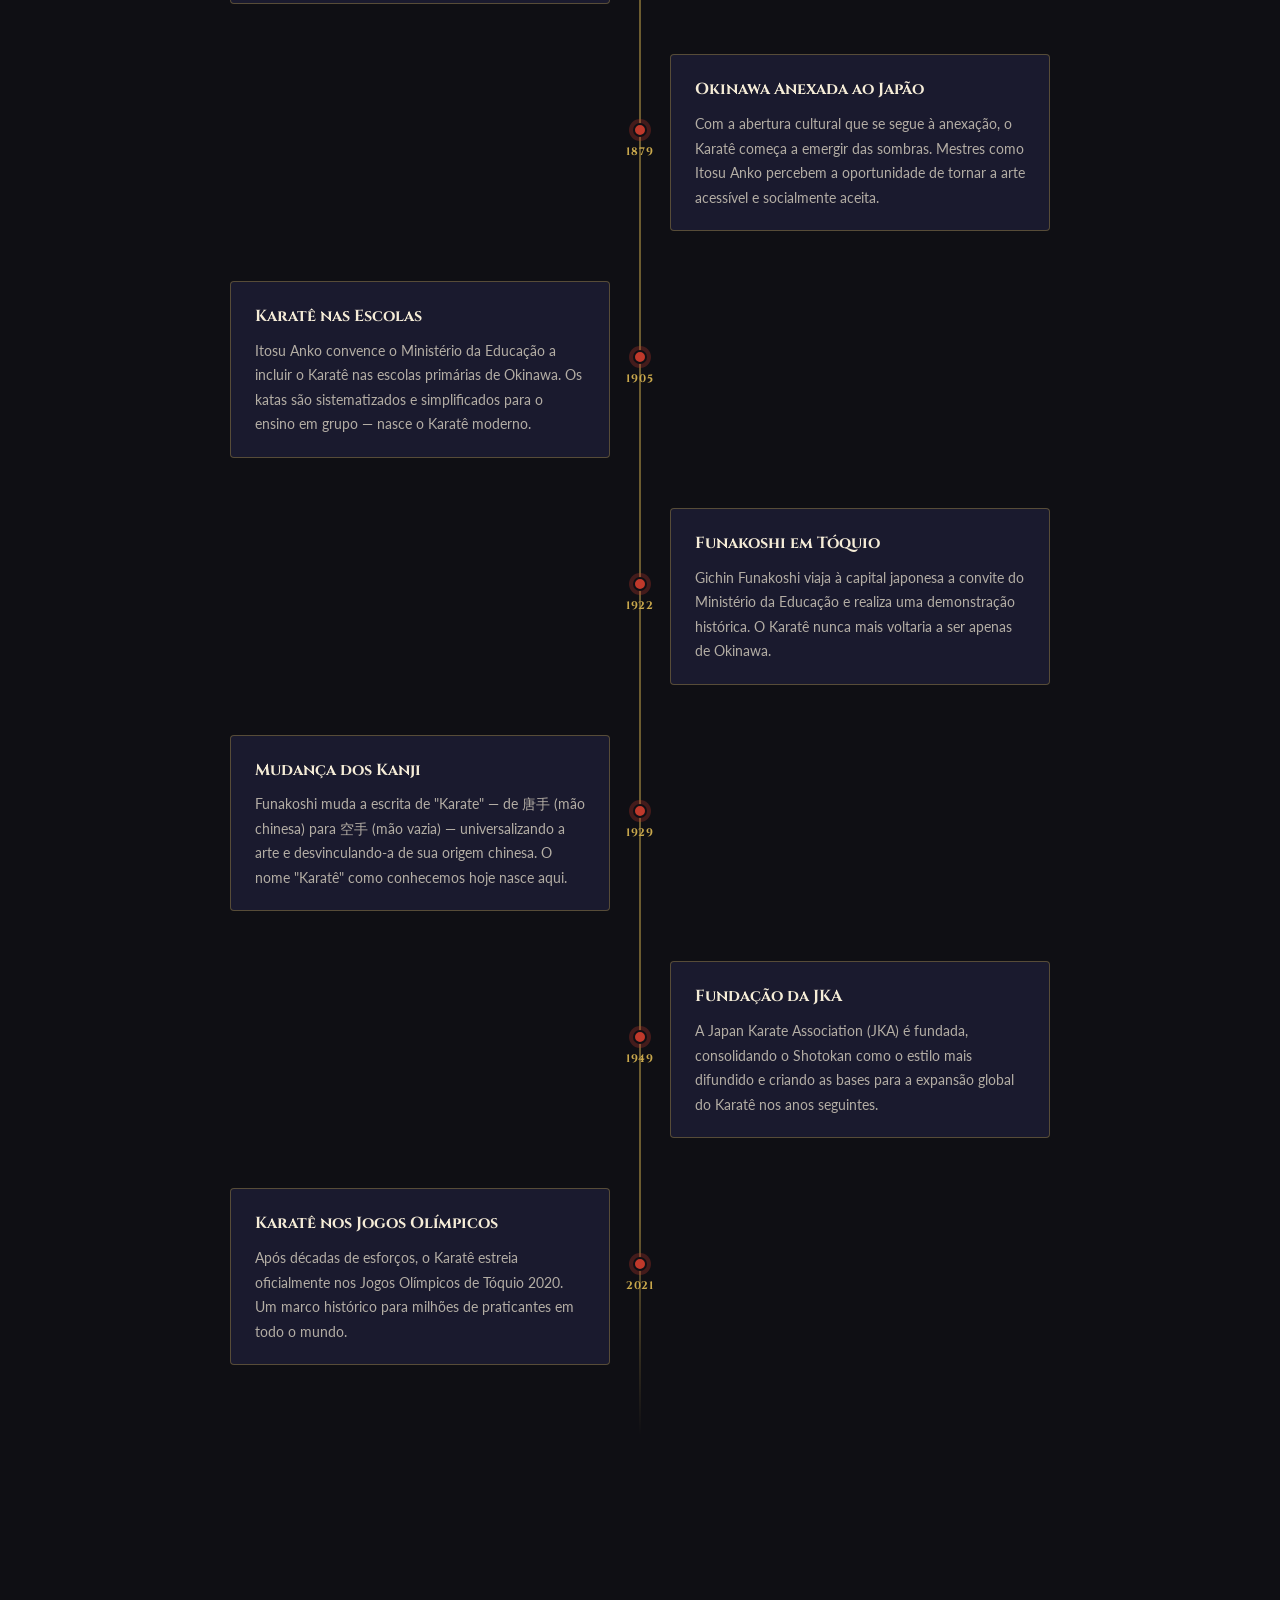
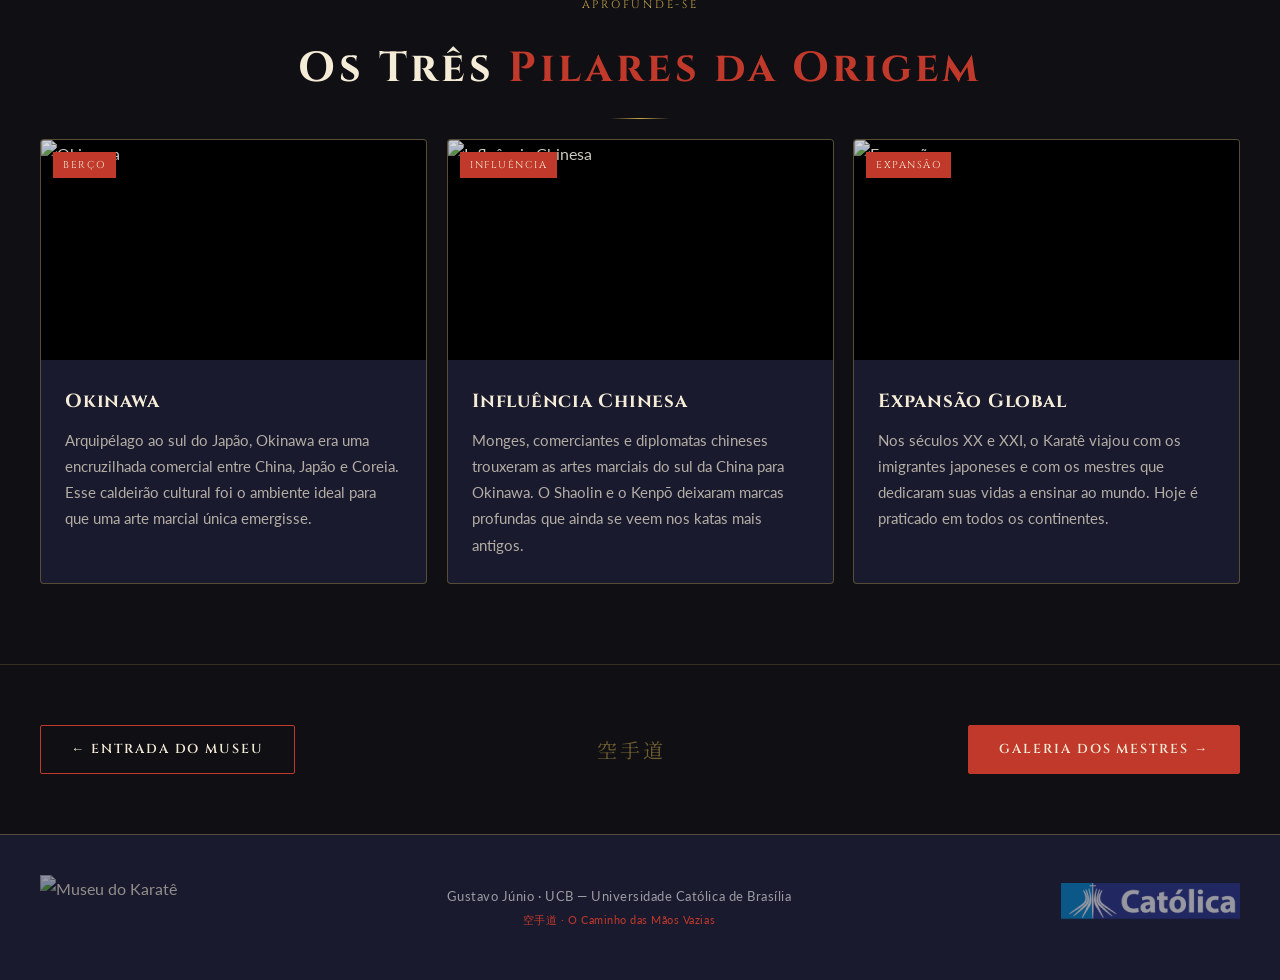
==== commit 0a5999d8: "Atualização logo mudança menu layout em geral" ====
--- a/cardapio.html
+++ b/cardapio.html
@@ -11,20 +11,18 @@
   <header class="header">
       <div class="header-inner">
         <a href="index.html" class="logo">
-          <img src="./img/Logo.jpg" alt="Museu do Karatê" />
+          <img src="./img/logo.png" alt="Museu do Karatê" />
           <div class="logo-text">
             Museu do Karatê
             <small>História & Tradição</small>
           </div>
         </a>
       <nav class="navbar">
-        <a href="index.html">Home</a>
-        <a href="origem.html" class="active">Origem</a>
-        <a href="mestres.html">Mestres</a>
-        <a href="estilos.html">Estilos</a>
-        <a href="moderno.html">Moderno</a>
-        <a href="faixas.html">Faixas</a>
-        <a href="curiosidades.html" class="nav-highlight">Curiosidades</a>
+   <a href="index.html" >Inicio</a>
+          <a href="cardapio.html" class="active">Cardapio</a>
+          <a href="história.html" >história</a>
+          <a href="Contato.html" >Contato</a>
+          <a href="curiosidades.html" class="nav-highlight">Curiosidades</a>
       </nav>
     </div>
   </header>
--- a/style.css
+++ b/style.css
@@ -153,11 +153,13 @@
 }
 
 .logo {
+  
   display: flex;
   align-items: center;
   gap: 1.2rem;
 }
 .logo img {
+  border-radius: 11px;
   height: 65px;
   opacity: 0.9;
   transition: var(--transition);
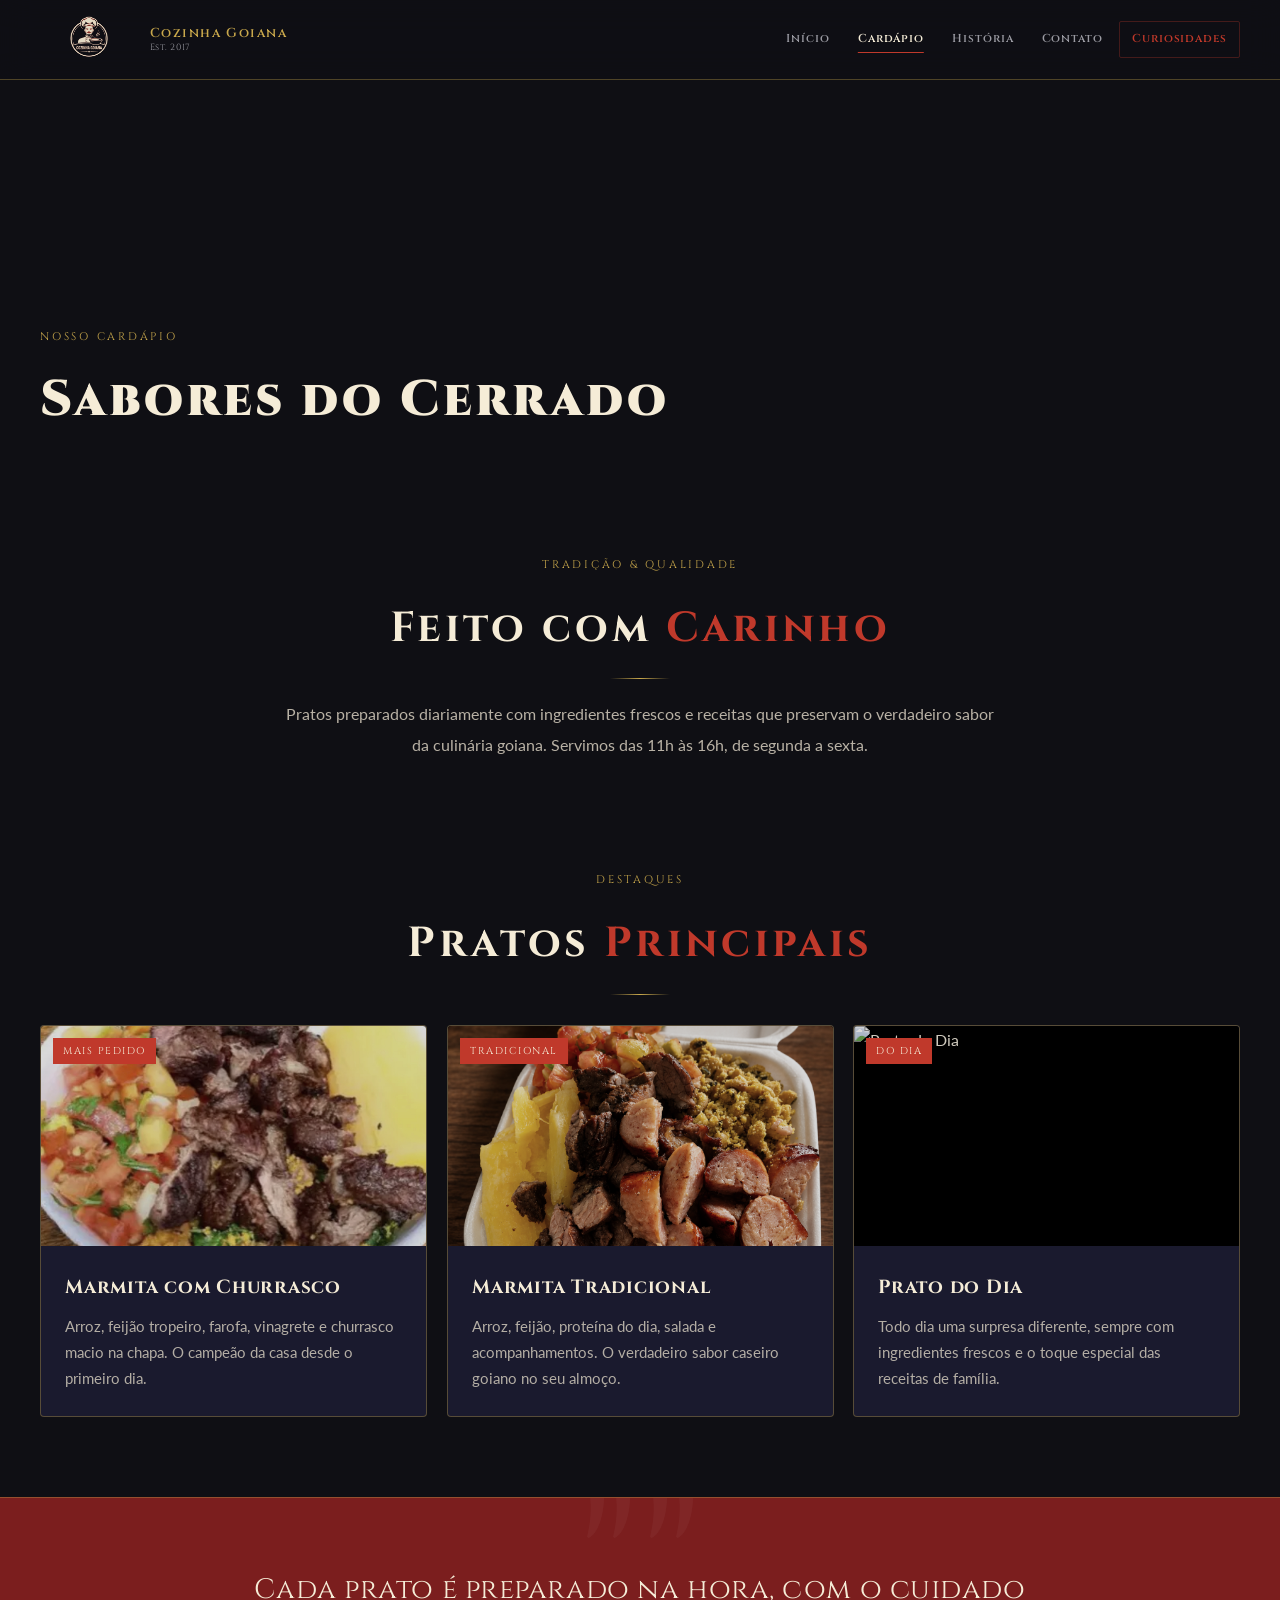
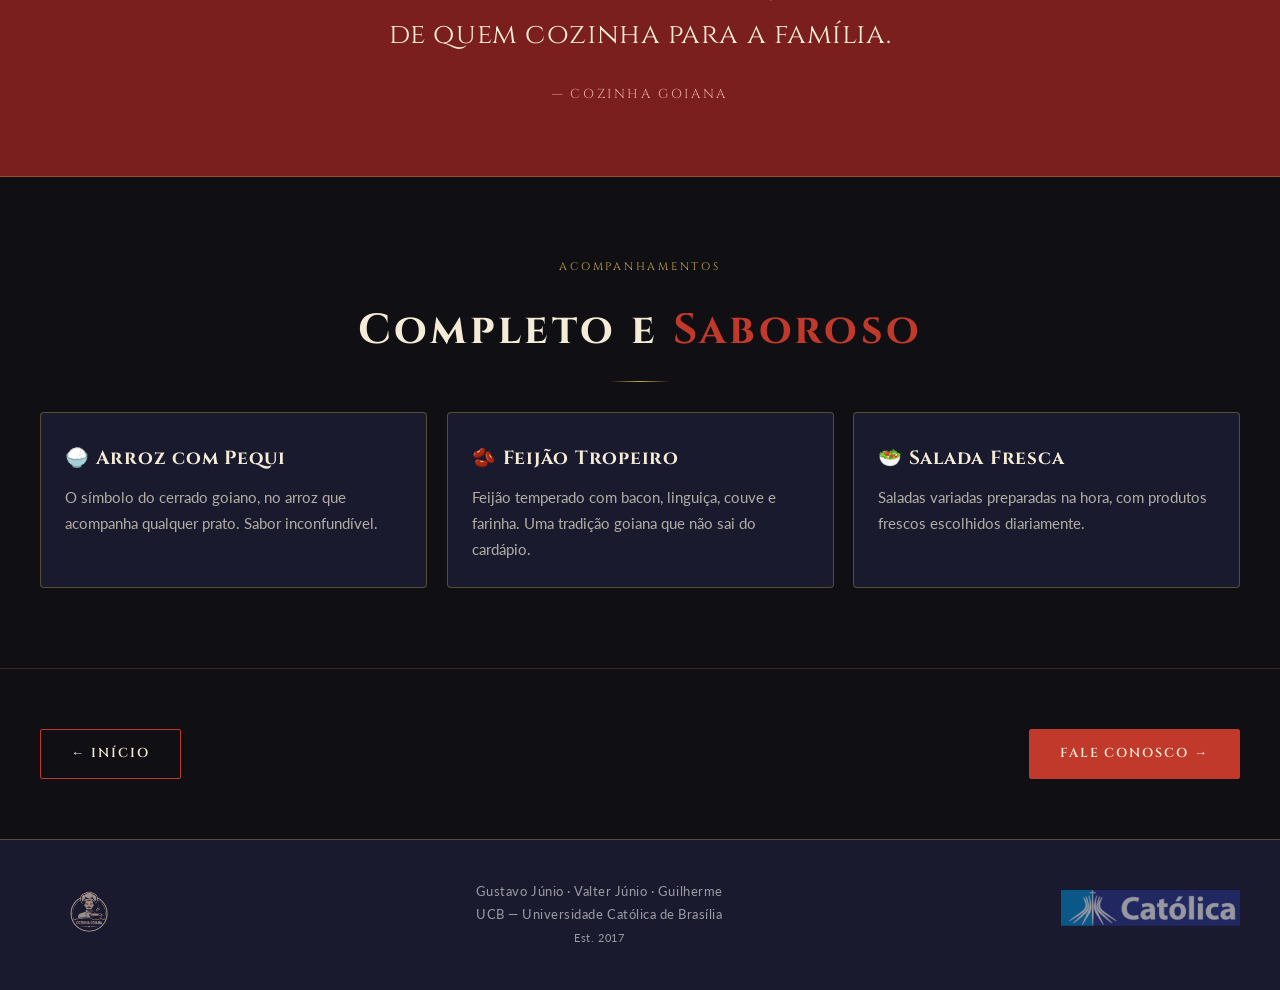
==== commit a17ffde7: "Update cardapio.html" ====
--- a/cardapio.html
+++ b/cardapio.html
@@ -3,234 +3,153 @@
 <head>
   <meta charset="UTF-8" />
   <meta name="viewport" content="width=device-width, initial-scale=1.0" />
-  <title>Origem do Karatê — Museu Virtual</title>
+  <title>Cardápio — Cozinha Goiana</title>
   <link rel="stylesheet" href="style.css" />
 </head>
 <body>
 
   <header class="header">
-      <div class="header-inner">
-        <a href="index.html" class="logo">
-          <img src="./img/logo.png" alt="Museu do Karatê" />
-          <div class="logo-text">
-            Museu do Karatê
-            <small>História & Tradição</small>
-          </div>
-        </a>
+    <div class="header-inner">
+      <a href="index.html" class="logo">
+        <img src="./img/logo.png" alt="Cozinha Goiana" />
+        <div class="logo-text">
+          Cozinha Goiana
+          <small>Est. 2017</small>
+        </div>
+      </a>
       <nav class="navbar">
-   <a href="index.html" >Inicio</a>
-          <a href="cardapio.html" class="active">Cardapio</a>
-          <a href="história.html" >história</a>
-          <a href="Contato.html" >Contato</a>
-          <a href="curiosidades.html" class="nav-highlight">Curiosidades</a>
+        <a href="index.html">Início</a>
+        <a href="cardapio.html" class="active">Cardápio</a>
+        <a href="história.html">História</a>
+        <a href="Contato.html">Contato</a>
+        <a href="curiosidades.html" class="nav-highlight">Curiosidades</a>
       </nav>
     </div>
   </header>
 
-
   <div class="page-hero">
-    <div class="page-hero-bg" style="background-image: url('./img/pag1.avif');"></div>
+    <div class="page-hero-bg" style="background-image: url('./img/restaurante.jpg');"></div>
     <div class="page-hero-overlay"></div>
     <div class="page-hero-content">
-      <span class="section-label">Galeria I</span>
-      <h1>Origem do Karatê</h1>
+      <span class="section-label">Nosso Cardápio</span>
+      <h1>Sabores do Cerrado</h1>
     </div>
   </div>
 
-
   <div style="max-width:800px; margin:0 auto; padding: 7rem 4rem 3rem; text-align:center;">
-    <span class="section-label reveal">琉球 · Ryukyu</span>
-    <h2 class="section-title reveal">Das Ilhas <span>ao Mundo</span></h2>
+    <span class="section-label reveal">Tradição & Qualidade</span>
+    <h2 class="section-title reveal">Feito com <span>Carinho</span></h2>
     <div class="gold-divider reveal"></div>
-    <p class="reveal" style="color:rgba(245,236,215,0.75); font-size:1.6rem; line-height:1.9;">
-      O Karatê não nasceu num único momento — foi forjado ao longo de séculos no encontro entre culturas, necessidades de sobrevivência e a busca pela perfeição do corpo e do espírito. Conheça essa jornada pela linha do tempo abaixo.
+    <p class="reveal" style="color:rgba(242,232,213,0.75); font-size:1.6rem; line-height:1.9;">
+      Pratos preparados diariamente com ingredientes frescos e receitas que preservam o
+      verdadeiro sabor da culinária goiana. Servimos das 11h às 16h, de segunda a sexta.
     </p>
   </div>
 
-
-  <div class="timeline-section">
-    <div class="timeline">
-
-      <div class="timeline-item">
-        <div class="tl-content">
-          <h4>O "Te" de Okinawa</h4>
-          <p>Nas ilhas Ryukyu, desenvolve-se uma arte de combate chamada "Te" (mão). Fortemente influenciada pelo contato comercial com a China, esta prática é transmitida em segredo de mestre a discípulo.</p>
-        </div>
-        <div class="tl-center">
-          <div class="tl-dot"></div>
-          <span class="tl-year">Séc. XIV–XV</span>
-        </div>
-        <div class="tl-empty"></div>
-      </div>
-
-      <div class="timeline-item">
-        <div class="tl-empty"></div>
-        <div class="tl-center">
-          <div class="tl-dot"></div>
-          <span class="tl-year">1609</span>
-        </div>
-        <div class="tl-content">
-          <h4>Invasão Satsuma — Proibição das Armas</h4>
-          <p>O clã japonês Satsuma conquista Okinawa e confisca todas as armas. Paradoxalmente, isso acelera o refinamento do combate desarmado: os okinawanos precisam se defender usando apenas o corpo.</p>
-        </div>
-      </div>
-
-      <div class="timeline-item">
-        <div class="tl-content">
-          <h4>O "Tode" — Mão Chinesa</h4>
-          <p>As artes marciais chinesas (Kenpō) fundem-se ao Te local, criando o "Tode" ou "Karate" — a mão chinesa. Técnicas de respiração, posturas e katas chegam pelos portos de Naha e Shuri.</p>
-        </div>
-        <div class="tl-center">
-          <div class="tl-dot"></div>
-          <span class="tl-year">Séc. XVIII</span>
-        </div>
-        <div class="tl-empty"></div>
-      </div>
-
-      <div class="timeline-item">
-        <div class="tl-empty"></div>
-        <div class="tl-center">
-          <div class="tl-dot"></div>
-          <span class="tl-year">1879</span>
-        </div>
-        <div class="tl-content">
-          <h4>Okinawa Anexada ao Japão</h4>
-          <p>Com a abertura cultural que se segue à anexação, o Karatê começa a emergir das sombras. Mestres como Itosu Anko percebem a oportunidade de tornar a arte acessível e socialmente aceita.</p>
-        </div>
-      </div>
-
-      <div class="timeline-item">
-        <div class="tl-content">
-          <h4>Karatê nas Escolas</h4>
-          <p>Itosu Anko convence o Ministério da Educação a incluir o Karatê nas escolas primárias de Okinawa. Os katas são sistematizados e simplificados para o ensino em grupo — nasce o Karatê moderno.</p>
-        </div>
-        <div class="tl-center">
-          <div class="tl-dot"></div>
-          <span class="tl-year">1905</span>
-        </div>
-        <div class="tl-empty"></div>
-      </div>
-
-      <div class="timeline-item">
-        <div class="tl-empty"></div>
-        <div class="tl-center">
-          <div class="tl-dot"></div>
-          <span class="tl-year">1922</span>
-        </div>
-        <div class="tl-content">
-          <h4>Funakoshi em Tóquio</h4>
-          <p>Gichin Funakoshi viaja à capital japonesa a convite do Ministério da Educação e realiza uma demonstração histórica. O Karatê nunca mais voltaria a ser apenas de Okinawa.</p>
-        </div>
-      </div>
-
-      <div class="timeline-item">
-        <div class="tl-content">
-          <h4>Mudança dos Kanji</h4>
-          <p>Funakoshi muda a escrita de "Karate" — de 唐手 (mão chinesa) para 空手 (mão vazia) — universalizando a arte e desvinculando-a de sua origem chinesa. O nome "Karatê" como conhecemos hoje nasce aqui.</p>
-        </div>
-        <div class="tl-center">
-          <div class="tl-dot"></div>
-          <span class="tl-year">1929</span>
-        </div>
-        <div class="tl-empty"></div>
-      </div>
-
-      <div class="timeline-item">
-        <div class="tl-empty"></div>
-        <div class="tl-center">
-          <div class="tl-dot"></div>
-          <span class="tl-year">1949</span>
-        </div>
-        <div class="tl-content">
-          <h4>Fundação da JKA</h4>
-          <p>A Japan Karate Association (JKA) é fundada, consolidando o Shotokan como o estilo mais difundido e criando as bases para a expansão global do Karatê nos anos seguintes.</p>
-        </div>
-      </div>
-
-      <div class="timeline-item">
-        <div class="tl-content">
-          <h4>Karatê nos Jogos Olímpicos</h4>
-          <p>Após décadas de esforços, o Karatê estreia oficialmente nos Jogos Olímpicos de Tóquio 2020. Um marco histórico para milhões de praticantes em todo o mundo.</p>
-        </div>
-        <div class="tl-center">
-          <div class="tl-dot"></div>
-          <span class="tl-year">2021</span>
-        </div>
-        <div class="tl-empty"></div>
-      </div>
-
-    </div>
-  </div>
-
-
-  <div class="gallery-section bg-alt">
-    <span class="section-label reveal">Aprofunde-se</span>
-    <h2 class="section-title reveal">Os Três <span>Pilares da Origem</span></h2>
+  
+  <div class="gallery-section">
+    <span class="section-label reveal">Destaques</span>
+    <h2 class="section-title reveal">Pratos <span>Principais</span></h2>
     <div class="gold-divider reveal"></div>
-    <div class="cards-grid" style="max-width:1280px; margin:0 auto;">
+    <div class="cards-grid" style="max-width:1280px; margin:3rem auto 0;">
       <div class="museum-card reveal">
         <div class="card-img-wrap">
-          <img src="./img/Okinawa.jpg" alt="Okinawa" />
-          <span class="card-tag">Berço</span>
+          <img src="./img/marmita2.jpeg" alt="Marmita com Churrasco" />
+          <span class="card-tag">Mais Pedido</span>
         </div>
         <div class="card-body">
-          <h3>Okinawa</h3>
-          <p>Arquipélago ao sul do Japão, Okinawa era uma encruzilhada comercial entre China, Japão e Coreia. Esse caldeirão cultural foi o ambiente ideal para que uma arte marcial única emergisse.</p>
+          <h3>Marmita com Churrasco</h3>
+          <p>Arroz, feijão tropeiro, farofa, vinagrete e churrasco macio na chapa. O campeão da casa desde o primeiro dia.</p>
         </div>
       </div>
       <div class="museum-card reveal">
         <div class="card-img-wrap">
-          <img src="./img/Influência Chinesa.jpg" alt="Influência Chinesa" />
-          <span class="card-tag">Influência</span>
+          <img src="./img/marmita1.png" alt="Marmita Tradicional" />
+          <span class="card-tag">Tradicional</span>
         </div>
         <div class="card-body">
-          <h3>Influência Chinesa</h3>
-          <p>Monges, comerciantes e diplomatas chineses trouxeram as artes marciais do sul da China para Okinawa. O Shaolin e o Kenpō deixaram marcas profundas que ainda se veem nos katas mais antigos.</p>
+          <h3>Marmita Tradicional</h3>
+          <p>Arroz, feijão, proteína do dia, salada e acompanhamentos. O verdadeiro sabor caseiro goiano no seu almoço.</p>
         </div>
       </div>
       <div class="museum-card reveal">
         <div class="card-img-wrap">
-          <img src="./img/Expansão Global.jpg" alt="Expansão" />
-          <span class="card-tag">Expansão</span>
+          <img src="./img/202111240013_NGTW_i.avif" alt="Prato do Dia" />
+          <span class="card-tag">Do Dia</span>
         </div>
         <div class="card-body">
-          <h3>Expansão Global</h3>
-          <p>Nos séculos XX e XXI, o Karatê viajou com os imigrantes japoneses e com os mestres que dedicaram suas vidas a ensinar ao mundo. Hoje é praticado em todos os continentes.</p>
+          <h3>Prato do Dia</h3>
+          <p>Todo dia uma surpresa diferente, sempre com ingredientes frescos e o toque especial das receitas de família.</p>
         </div>
       </div>
     </div>
   </div>
 
+  
+  <div class="quote-section">
+    <p class="quote-text">
+      Cada prato é preparado na hora, com o cuidado de quem cozinha para a família.
+    </p>
+    <span class="quote-author">— Cozinha Goiana</span>
+  </div>
 
-  <div style="max-width:1280px; margin:0 auto; padding:6rem 4rem; display:flex; justify-content:space-between; align-items:center; border-top: 1px solid rgba(201,168,76,0.2);">
-    <a href="index.html" class="btn"><span>← Entrada do Museu</span></a>
-    <span class="jp-text" style="color:var(--kiku); font-size:2rem; opacity:0.5;">空手道</span>
-    <a href="mestres.html" class="btn btn-primary"><span>Galeria dos Mestres →</span></a>
+  <div class="gallery-section bg-alt">
+    <span class="section-label reveal">Acompanhamentos</span>
+    <h2 class="section-title reveal">Completo e <span>Saboroso</span></h2>
+    <div class="gold-divider reveal"></div>
+    <div class="cards-grid" style="max-width:1280px; margin:3rem auto 0;">
+      <div class="museum-card reveal">
+        <div class="card-body" style="padding-top:2.8rem;">
+          <h3>🍚 Arroz com Pequi</h3>
+          <p>O símbolo do cerrado goiano, no arroz que acompanha qualquer prato. Sabor inconfundível.</p>
+        </div>
+      </div>
+      <div class="museum-card reveal">
+        <div class="card-body" style="padding-top:2.8rem;">
+          <h3>🫘 Feijão Tropeiro</h3>
+          <p>Feijão temperado com bacon, linguiça, couve e farinha. Uma tradição goiana que não sai do cardápio.</p>
+        </div>
+      </div>
+      <div class="museum-card reveal">
+        <div class="card-body" style="padding-top:2.8rem;">
+          <h3>🥗 Salada Fresca</h3>
+          <p>Saladas variadas preparadas na hora, com produtos frescos escolhidos diariamente.</p>
+        </div>
+      </div>
+    </div>
+  </div>
+
+  <div style="max-width:1280px; margin:0 auto; padding:6rem 4rem; display:flex; justify-content:space-between; align-items:center; border-top: 1px solid rgba(196,154,60,0.2);">
+    <a href="index.html" class="btn"><span>← Início</span></a>
+    <a href="Contato.html" class="btn btn-primary"><span>Fale Conosco →</span></a>
   </div>
 
   <footer class="footer">
-  <div class="footer-inner">
+    <div class="footer-inner">
+      <div class="footer-logo">
+        <a href="index.html">
+          <img src="./img/logo.png" alt="Cozinha Goiana" />
+        </a>
+      </div>
+      <p class="footer-text">
+        Gustavo Júnio · Valter Júnio · Guilherme<br />
+        UCB — Universidade Católica de Brasília<br />
+        <span style="color: var(--dourado); font-size: 1.1rem;">Est. 2017</span>
+      </p>
+      <div class="footer-ucb">
+        <a href="https://ucb.catolica.edu.br/" target="_blank" rel="noopener noreferrer">
+          <img src="./img/logocatolica.webp" alt="Logo UCB" />
+        </a>
+      </div>
+    </div>
+  </footer>
 
-    <div class="footer-logo">
-      <a href="index.html">
-        <img src="./img/Logo.jpg" alt="Museu do Karatê" />
-      </a>
-    </div>
-
-    <p class="footer-text">
-      Gustavo Júnio · UCB — Universidade Católica de Brasília<br />
-      <span style="color: var(--torii); font-size: 1.1rem;">
-        空手道 · O Caminho das Mãos Vazias
-      </span>
-    </p>
-
-    <div class="footer-ucb">
-      <a href="https://ucb.catolica.edu.br/" target="_blank">
-        <img src="./img/logocatolica.webp" alt="Logo UCB" />
-      </a>
-    </div>
-
-  </div>
-</footer>
-  </body>
-</html>+  <script>
+    const reveals = document.querySelectorAll('.reveal');
+    const io = new IntersectionObserver(entries => {
+      entries.forEach(e => { if (e.isIntersecting) { e.target.classList.add('visible'); io.unobserve(e.target); } });
+    }, { threshold: 0.12 });
+    reveals.forEach(el => io.observe(el));
+  </script>
+</body>
+</html>
--- a/style.css
+++ b/style.css
@@ -1211,5 +1211,4 @@
 
 .card-body {
   flex-grow: 1;
-}
-
+}
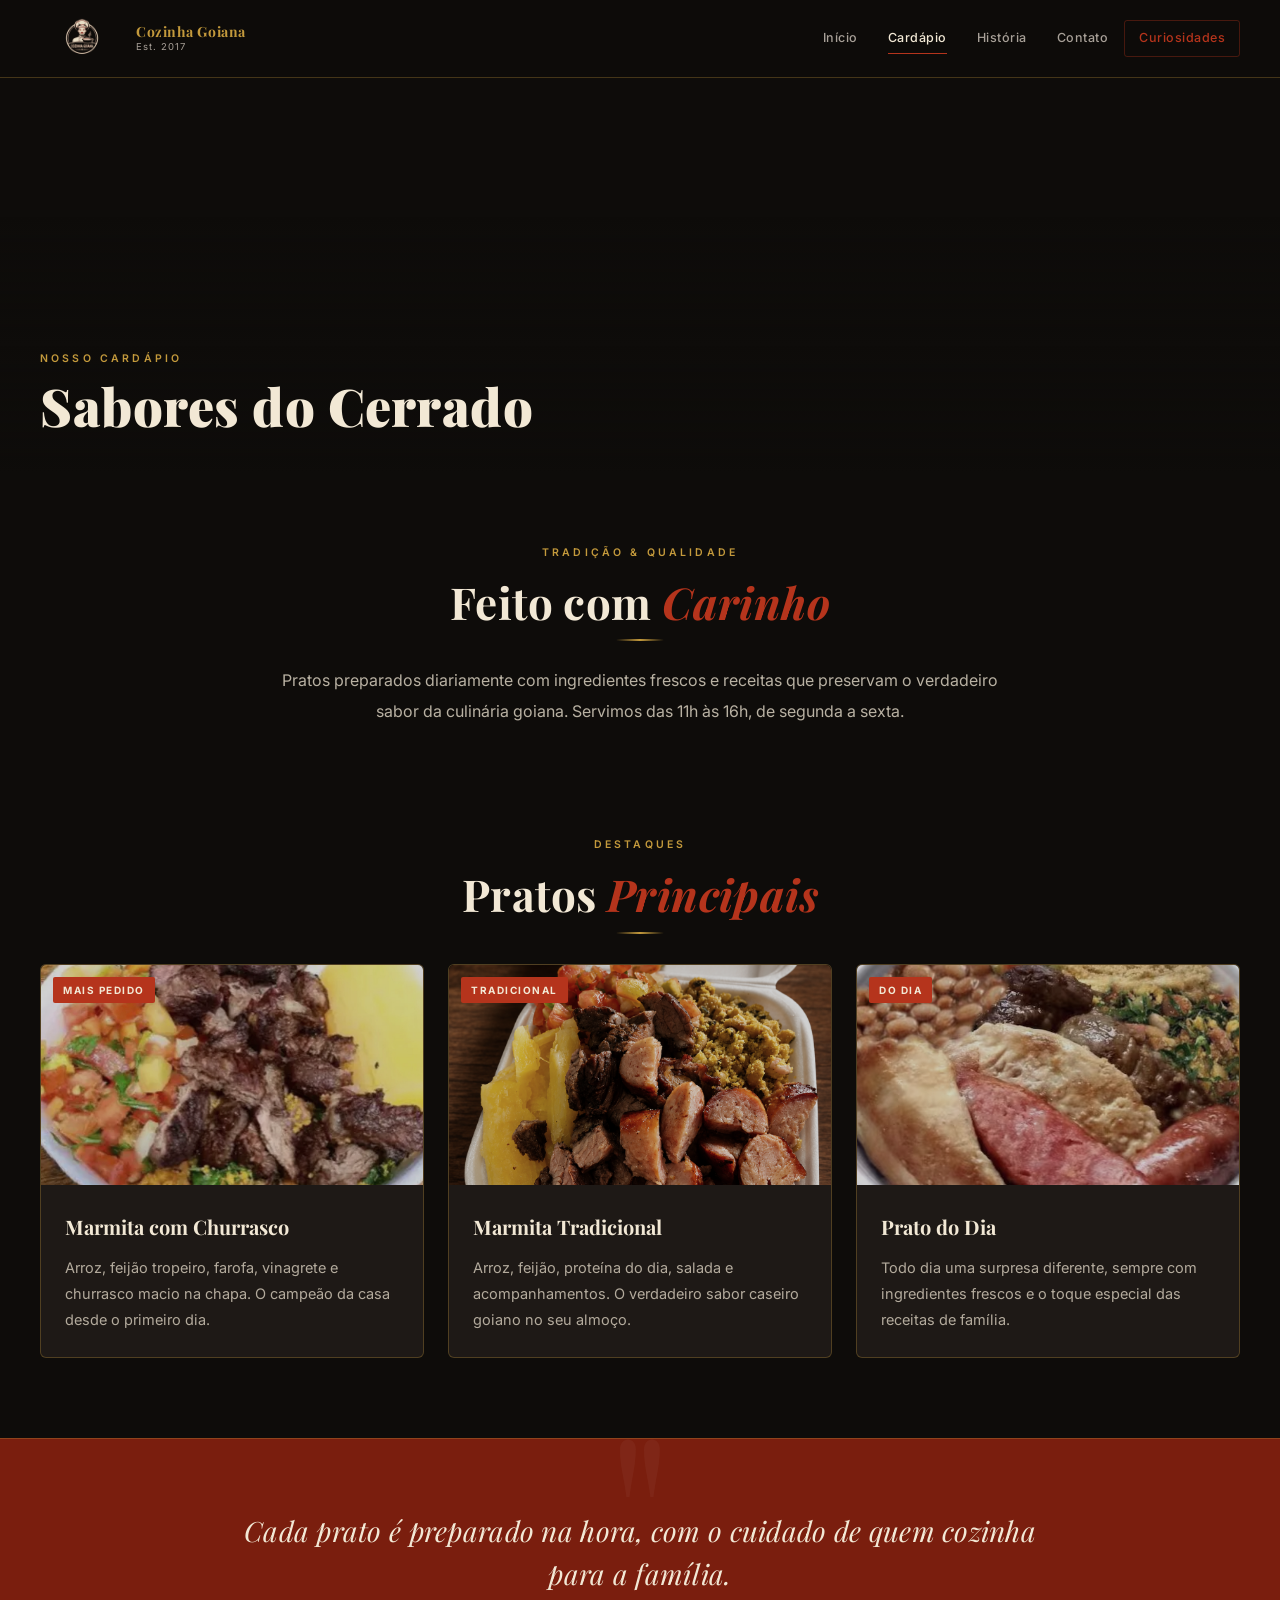
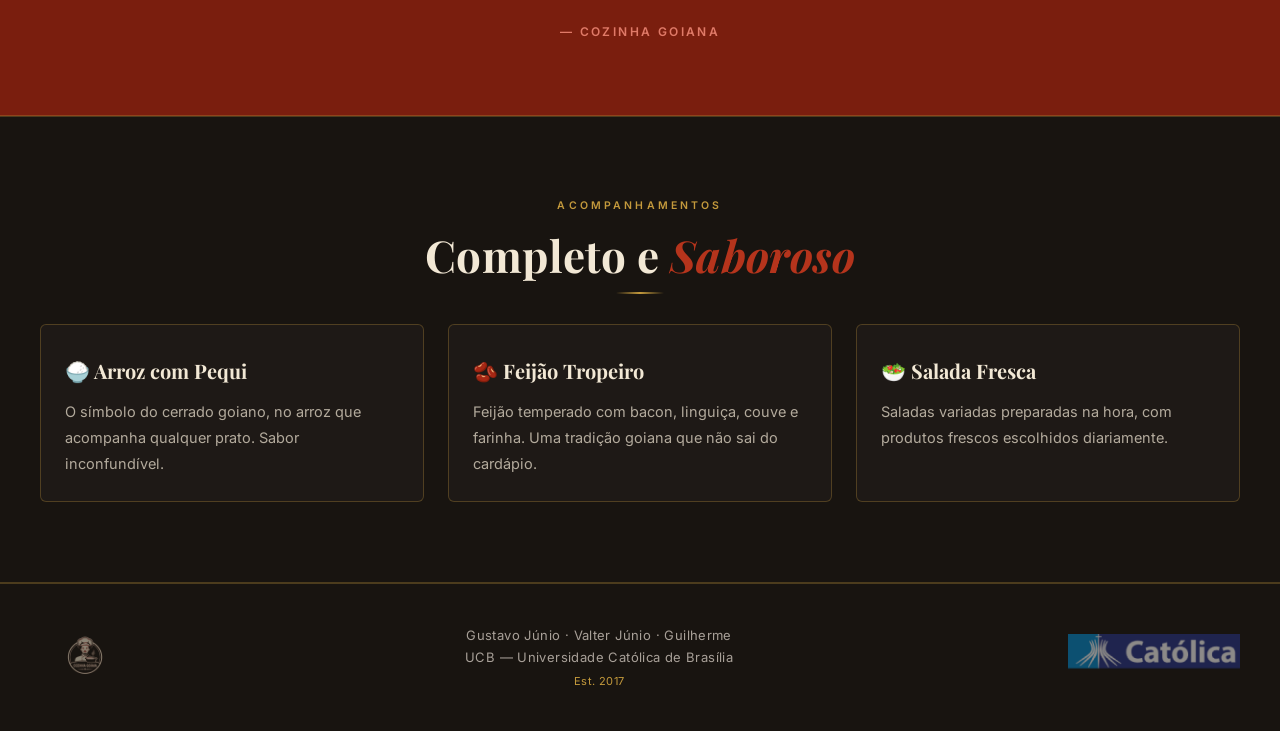
==== commit b1477eb4: "Remove navigation buttons from cardapio.html Removed navigation buttons from the cardapio page." ====
--- a/cardapio.html
+++ b/cardapio.html
@@ -119,11 +119,6 @@
     </div>
   </div>
 
-  <div style="max-width:1280px; margin:0 auto; padding:6rem 4rem; display:flex; justify-content:space-between; align-items:center; border-top: 1px solid rgba(196,154,60,0.2);">
-    <a href="index.html" class="btn"><span>← Início</span></a>
-    <a href="Contato.html" class="btn btn-primary"><span>Fale Conosco →</span></a>
-  </div>
-
   <footer class="footer">
     <div class="footer-inner">
       <div class="footer-logo">
--- a/style.css
+++ b/style.css
@@ -1,35 +1,37 @@
-@import url('https://fonts.googleapis.com/css2?family=Cinzel:wght@400;600;700;900&family=Lato:wght@300;400;700&family=Noto+Serif+JP:wght@300;400&display=swap');
-
+@import url('https://fonts.googleapis.com/css2?family=Playfair+Display:ital,wght@0,400;0,700;0,900;1,400&family=Inter:wght@300;400;500;600&family=Cinzel:wght@400;600;700&display=swap');
+
+/* ─── TOKENS ─────────────────────────────────────────────────── */
 :root {
-  --torii:      #C0392B;
-  --torii-dark: #7B1E1E;
-  --torii-lite: #E8A89E;
-  --sumi:       #0F0F14;
-  --sumi-mid:   #1A1A2E;
-  --washi:      #F5ECD7;
-  --washi-dark: #E8D9B8;
-  --kiku:       #C9A84C;
-  --kiku-lite:  #E8C97A;
-  --shoji:      #FAFAF6;
-  --pedra:      #6B6B72;
-  --pedra-lite: #9B9BA3;
-  --branco:     #FFFFFF;
-
-  --border-gold: 1px solid rgba(201,168,76,0.35);
-  --border-lite: 1px solid rgba(255,255,255,0.08);
-
-  --shadow-card:  0 8px 40px rgba(0,0,0,0.55);
-  --shadow-hover: 0 20px 60px rgba(0,0,0,0.7);
-  --shadow-glow:  0 0 30px rgba(192,57,43,0.25);
-
-  --radius:      2px;
-  --radius-card: 4px;
-  --transition:  0.35s cubic-bezier(0.4,0,0.2,1);
-
-  --header-h: 80px;
-}
-
-
+  /* Paleta Goiana: terra, cerrado, calor */
+  --vermelho:      #B5341C;   /* pimentão / jabuticaba */
+  --vermelho-dark: #7A1E0E;
+  --vermelho-lite: #E07A68;
+  --fundo:         #0E0C0A;   /* carvão */
+  --fundo-mid:     #181410;   /* madeira escura */
+  --fundo-card:    #1E1916;
+  --creme:         #F2E8D5;   /* farinha de mandioca */
+  --creme-dark:    #D9CDB5;
+  --dourado:       #C49A3C;   /* milho / pequi */
+  --dourado-lite:  #DDB96A;
+  --pedra:         #7A7068;
+  --pedra-lite:    #A8A098;
+  --branco:        #FFFFFF;
+
+  --border-gold:  1px solid rgba(196,154,60,0.3);
+  --border-lite:  1px solid rgba(255,255,255,0.07);
+
+  --shadow-card:  0 8px 40px rgba(0,0,0,0.6);
+  --shadow-hover: 0 20px 60px rgba(0,0,0,0.75);
+  --shadow-glow:  0 0 30px rgba(181,52,28,0.28);
+
+  --radius:      3px;
+  --radius-card: 6px;
+  --transition:  0.32s cubic-bezier(0.4,0,0.2,1);
+
+  --header-h: 78px;
+}
+
+/* ─── RESET ──────────────────────────────────────────────────── */
 *, *::before, *::after { box-sizing: border-box; margin: 0; padding: 0; }
 
 html {
@@ -39,106 +41,83 @@
 }
 
 body {
-  background-color: var(--sumi);
-  color: var(--washi);
-  font-family: 'Lato', sans-serif;
+  background-color: var(--fundo);
+  color: var(--creme);
+  font-family: 'Inter', sans-serif;
   font-size: 1.6rem;
   line-height: 1.8;
   overflow-x: hidden;
-  animation: pageFade .7s ease both;
-}
-
-a { text-decoration: none; color: inherit; }
+  animation: pageFade .6s ease both;
+}
+
+a  { text-decoration: none; color: inherit; }
 img { display: block; max-width: 100%; }
 
 ::-webkit-scrollbar { width: 4px; }
-::-webkit-scrollbar-track { background: var(--sumi-mid); }
-::-webkit-scrollbar-thumb { background: var(--torii); border-radius: 2px; }
-::selection { background: var(--torii); color: var(--washi); }
-
-
-.jp-text {
-  font-family: 'Noto Serif JP', serif;
-  letter-spacing: 0.15em;
-}
-
+::-webkit-scrollbar-track { background: var(--fundo-mid); }
+::-webkit-scrollbar-thumb { background: var(--vermelho); border-radius: 2px; }
+::selection { background: var(--vermelho); color: var(--creme); }
+
+/* ─── TIPOGRAFIA UTILITÁRIA ──────────────────────────────────── */
 .section-label {
   display: block;
-  font-family: 'Cinzel', serif;
-  font-size: 1.1rem;
-  letter-spacing: 0.25em;
-  color: var(--kiku);
+  font-family: 'Inter', sans-serif;
+  font-size: 1.05rem;
+  font-weight: 600;
+  letter-spacing: 0.3em;
+  color: var(--dourado);
   text-transform: uppercase;
   text-align: center;
-  margin-bottom: 1.6rem;
+  margin-bottom: 1.4rem;
 }
 
 .section-title {
-  font-family: 'Cinzel', serif;
-  font-size: clamp(2.4rem, 5vw, 4.2rem);
+  font-family: 'Playfair Display', serif;
+  font-size: clamp(2.8rem, 5vw, 4.4rem);
   font-weight: 700;
-  color: var(--washi);
+  color: var(--creme);
   text-align: center;
-  letter-spacing: 0.08em;
+  letter-spacing: 0.01em;
   margin-bottom: 1.2rem;
-}
-.section-title span { color: var(--torii); }
+  line-height: 1.15;
+}
+.section-title span { color: var(--vermelho); font-style: italic; }
 
 .section-subtitle {
-  font-size: 1.4rem;
+  font-size: 1.45rem;
   color: var(--pedra-lite);
   text-align: center;
-  letter-spacing: 0.05em;
+  letter-spacing: 0.02em;
   margin-bottom: 5rem;
   max-width: 640px;
   margin-left: auto;
   margin-right: auto;
+  line-height: 1.75;
 }
 
 .gold-divider {
-  width: 60px;
-  height: 1px;
-  background: linear-gradient(90deg, transparent, var(--kiku), transparent);
-  margin: 0 auto 2rem;
-}
-
-.deco-divider {
-  display: flex;
-  align-items: center;
-  gap: 2rem;
-  margin: 2rem auto 6rem;
-  max-width: 400px;
-  justify-content: center;
-}
-.deco-divider-line {
-  flex: 1;
-  height: 1px;
-  background: linear-gradient(90deg, transparent, var(--kiku));
-}
-.deco-divider-line:last-child {
-  background: linear-gradient(90deg, var(--kiku), transparent);
-}
-.deco-divider-icon {
-  color: var(--kiku);
-  font-size: 1.6rem;
-  font-family: 'Noto Serif JP', serif;
-}
-
-
+  width: 48px;
+  height: 2px;
+  background: linear-gradient(90deg, transparent, var(--dourado), transparent);
+  margin: 0 auto 2.4rem;
+  border-radius: 1px;
+}
+
+/* ─── HEADER ─────────────────────────────────────────────────── */
 .header {
   position: fixed;
   top: 0; left: 0; right: 0;
   z-index: 999;
-  background: rgba(15,15,20,0.95);
+  background: rgba(14,12,10,0.96);
   border-bottom: var(--border-gold);
   height: var(--header-h);
 }
 
-@supports (backdrop-filter: blur(16px)) {
+@supports (backdrop-filter: blur(14px)) {
   .header {
-    backdrop-filter: blur(16px);
-    -webkit-backdrop-filter: blur(16px);
-    background: rgba(15,15,20,0.75);
+    backdrop-filter: blur(14px);
+    -webkit-backdrop-filter: blur(14px);
+    background: rgba(14,12,10,0.78);
   }
 }
 
@@ -153,48 +132,48 @@
 }
 
 .logo {
-  
   display: flex;
   align-items: center;
   gap: 1.2rem;
 }
 .logo img {
-  border-radius: 11px;
-  height: 65px;
-  opacity: 0.9;
-  transition: var(--transition);
-}
-.logo img:hover { opacity: 1; transform: scale(1.03); }
+  border-radius: 10px;
+  height: 56px;
+  opacity: 0.92;
+  transition: var(--transition);
+}
+.logo img:hover { opacity: 1; transform: scale(1.04); }
 
 .logo-text {
-  font-family: 'Cinzel', serif;
-  font-size: 1.3rem;
-  font-weight: 600;
-  color: var(--kiku);
-  letter-spacing: 0.12em;
+  font-family: 'Playfair Display', serif;
+  font-size: 1.4rem;
+  font-weight: 700;
+  color: var(--dourado);
+  letter-spacing: 0.04em;
   line-height: 1.3;
 }
 .logo-text small {
   display: block;
-  font-size: 0.9rem;
+  font-family: 'Inter', sans-serif;
+  font-size: 0.95rem;
   color: var(--pedra-lite);
   font-weight: 400;
-  letter-spacing: 0.08em;
-}
-
-
+  letter-spacing: 0.1em;
+}
+
+/* ─── NAV ────────────────────────────────────────────────────── */
 .navbar {
   display: flex;
   align-items: center;
-  gap: 0.4rem;
+  gap: 0.2rem;
 }
 .navbar a {
-  font-family: 'Cinzel', serif;
-  font-size: 1.15rem;
-  font-weight: 600;
+  font-family: 'Inter', sans-serif;
+  font-size: 1.25rem;
+  font-weight: 500;
   color: var(--pedra-lite);
-  letter-spacing: 0.08em;
-  padding: 0.7rem 1.2rem;
+  letter-spacing: 0.04em;
+  padding: 0.6rem 1.4rem;
   position: relative;
   transition: var(--transition);
   border-radius: var(--radius);
@@ -203,38 +182,38 @@
 .navbar a::after {
   content: '';
   position: absolute;
-  bottom: 4px; left: 50%;
+  bottom: 2px; left: 1.4rem;
   width: 0; height: 1px;
-  background: var(--torii);
-  transform: translateX(-50%);
+  background: var(--vermelho);
   transition: var(--transition);
 }
 .navbar a:hover,
-.navbar a.active { color: var(--washi); }
+.navbar a.active { color: var(--creme); }
 .navbar a:hover::after,
-.navbar a.active::after { width: calc(100% - 2.4rem); }
+.navbar a.active::after { width: calc(100% - 2.8rem); }
 
 .navbar a.nav-highlight {
-  color: var(--torii);
-  border: 1px solid rgba(192,57,43,0.3);
+  color: var(--vermelho);
+  border: 1px solid rgba(181,52,28,0.35);
   border-radius: var(--radius);
 }
 .navbar a.nav-highlight:hover {
-  background: var(--torii);
-  color: var(--washi);
-  border-color: var(--torii);
+  background: var(--vermelho);
+  color: var(--creme);
+  border-color: var(--vermelho);
 }
 .navbar a.nav-highlight::after { display: none; }
 
+/* ─── BOTÕES ─────────────────────────────────────────────────── */
 .btn {
   display: inline-block;
-  font-family: 'Cinzel', serif;
-  font-size: 1.3rem;
+  font-family: 'Inter', sans-serif;
+  font-size: 1.25rem;
   font-weight: 600;
-  letter-spacing: 0.15em;
+  letter-spacing: 0.12em;
   padding: 1.2rem 3rem;
-  border: 1px solid var(--torii);
-  color: var(--washi);
+  border: 1px solid var(--vermelho);
+  color: var(--creme);
   background: transparent;
   cursor: pointer;
   position: relative;
@@ -247,7 +226,7 @@
   content: '';
   position: absolute;
   inset: 0;
-  background: var(--torii);
+  background: var(--vermelho);
   transform: translateX(-101%);
   transition: var(--transition);
 }
@@ -256,22 +235,23 @@
 .btn:hover { box-shadow: var(--shadow-glow); }
 
 .btn-primary {
-  background: var(--torii);
-  border-color: var(--torii);
-}
-.btn-primary::before { background: var(--torii-dark); }
+  background: var(--vermelho);
+  border-color: var(--vermelho);
+}
+.btn-primary::before { background: var(--vermelho-dark); }
 
 .btn-gold {
-  border-color: var(--kiku);
-  color: var(--kiku);
-}
-.btn-gold::before { background: var(--kiku); }
-.btn-gold:hover { color: var(--sumi); }
-
+  border-color: var(--dourado);
+  color: var(--dourado);
+}
+.btn-gold::before { background: var(--dourado); }
+.btn-gold:hover { color: var(--fundo); }
+
+/* ─── HERO ───────────────────────────────────────────────────── */
 .hero {
   position: relative;
   height: 100vh;
-  min-height: 700px;
+  min-height: 680px;
   display: flex;
   align-items: center;
   overflow: hidden;
@@ -283,13 +263,13 @@
   background-size: cover;
   background-position: center;
   background-repeat: no-repeat;
-  transform: scale(1.05);
-  animation: heroPan 20s ease-in-out infinite alternate;
+  transform: scale(1.06);
+  animation: heroPan 22s ease-in-out infinite alternate;
   will-change: transform;
 }
 @keyframes heroPan {
-  from { transform: scale(1.05) translateX(0); }
-  to   { transform: scale(1.08) translateX(-2%); }
+  from { transform: scale(1.06) translateX(0); }
+  to   { transform: scale(1.09) translateX(-2%); }
 }
 
 .hero-overlay {
@@ -297,18 +277,19 @@
   inset: 0;
   background: linear-gradient(
     135deg,
-    rgba(15,15,20,0.88) 0%,
-    rgba(15,15,20,0.6) 50%,
-    rgba(123,30,30,0.25) 100%
+    rgba(14,12,10,0.92) 0%,
+    rgba(14,12,10,0.62) 55%,
+    rgba(90,20,10,0.22) 100%
   );
 }
 
+/* SVG decorativo do hero */
 .hero-kamon {
   position: absolute;
-  right: 8%; top: 50%;
+  right: 7%; top: 50%;
   transform: translateY(-50%);
-  width: 340px;
-  opacity: 0.06;
+  width: 320px;
+  opacity: 0.05;
   pointer-events: none;
 }
 
@@ -321,36 +302,38 @@
 }
 
 .hero-kana {
-  font-family: 'Noto Serif JP', serif;
-  font-size: clamp(4rem, 7vw, 7rem);
-  font-weight: 300;
-  color: var(--torii);
-  opacity: 0.7;
-  letter-spacing: 0.3em;
+  font-family: 'Playfair Display', serif;
+  font-size: clamp(1.8rem, 3vw, 2.6rem);
+  font-weight: 400;
+  font-style: italic;
+  color: var(--dourado);
+  opacity: 0.8;
+  letter-spacing: 0.15em;
   display: block;
-  margin-bottom: 1rem;
+  margin-bottom: 1.2rem;
   animation: fadeUp 1s ease 0.2s both;
 }
 
 .hero h1 {
-  font-family: 'Cinzel', serif;
-  font-size: clamp(3.2rem, 5.5vw, 6rem);
+  font-family: 'Playfair Display', serif;
+  font-size: clamp(3.8rem, 6.5vw, 7rem);
   font-weight: 900;
-  color: var(--washi);
-  letter-spacing: 0.06em;
-  line-height: 1.1;
-  margin-bottom: 2rem;
+  color: var(--creme);
+  letter-spacing: 0.01em;
+  line-height: 1.08;
+  margin-bottom: 2.2rem;
   animation: fadeUp 1s ease 0.4s both;
 }
-.hero h1 em { color: var(--torii); font-style: normal; }
+.hero h1 em { color: var(--vermelho); font-style: italic; }
 
 .hero-desc {
-  font-size: 1.7rem;
-  color: rgba(245,236,215,0.75);
-  max-width: 520px;
+  font-size: 1.75rem;
+  color: rgba(242,232,213,0.72);
+  max-width: 500px;
   margin-bottom: 3.5rem;
   animation: fadeUp 1s ease 0.6s both;
-  line-height: 1.9;
+  line-height: 1.85;
+  font-weight: 300;
 }
 
 .hero-actions {
@@ -369,26 +352,27 @@
   animation: fadeUp 1s ease 1s both;
 }
 .hero-badge span {
-  font-size: 1.1rem;
-  letter-spacing: 0.2em;
+  font-size: 1.05rem;
+  letter-spacing: 0.25em;
   color: var(--pedra-lite);
   text-transform: uppercase;
-  font-family: 'Cinzel', serif;
+  font-family: 'Inter', sans-serif;
+  font-weight: 500;
 }
 .hero-badge-line {
-  width: 1px; height: 50px;
-  background: linear-gradient(to bottom, var(--kiku), transparent);
+  width: 1px; height: 48px;
+  background: linear-gradient(to bottom, var(--dourado), transparent);
   animation: pulseLine 2s ease infinite;
 }
 @keyframes pulseLine {
   0%,100% { opacity: 1; }
-  50% { opacity: 0.3; }
-}
-
-
+  50% { opacity: 0.25; }
+}
+
+/* ─── PAGE HERO (sub-páginas) ────────────────────────────────── */
 .page-hero {
-  height: 45vh;
-  min-height: 360px;
+  height: 44vh;
+  min-height: 340px;
   display: flex;
   align-items: flex-end;
   position: relative;
@@ -400,12 +384,12 @@
   inset: 0;
   background-size: cover;
   background-position: center;
-  filter: brightness(0.4) grayscale(20%);
+  filter: brightness(0.38) saturate(0.85);
 }
 .page-hero-overlay {
   position: absolute;
   inset: 0;
-  background: linear-gradient(to top, var(--sumi) 0%, transparent 60%);
+  background: linear-gradient(to top, var(--fundo) 0%, transparent 65%);
 }
 .page-hero-content {
   position: relative;
@@ -417,17 +401,16 @@
 }
 .page-hero-content .section-label { text-align: left; margin-bottom: 0.8rem; }
 .page-hero-content h1 {
-  font-family: 'Cinzel', serif;
-  font-size: clamp(3rem, 5vw, 5rem);
+  font-family: 'Playfair Display', serif;
+  font-size: clamp(3rem, 5vw, 5.2rem);
   font-weight: 900;
-  color: var(--washi);
-  letter-spacing: 0.06em;
-}
-
-
-#sobre {
- 
-}
+  color: var(--creme);
+  letter-spacing: 0.01em;
+  line-height: 1.1;
+}
+
+/* ─── SEÇÃO SOBRE ────────────────────────────────────────────── */
+#sobre { }
 
 .about-section {
   max-width: 1280px;
@@ -443,32 +426,21 @@
 .about-image-wrap img {
   width: 100%;
   border-radius: var(--radius-card);
-  filter: grayscale(20%) contrast(1.05);
+  filter: contrast(1.05) brightness(0.92);
 }
 .about-frame {
   position: absolute;
-  inset: -16px;
+  inset: -14px;
   border: var(--border-gold);
   border-radius: var(--radius-card);
   pointer-events: none;
-}
-.about-image-wrap::after {
-  content: '空手道';
-  font-family: 'Noto Serif JP', serif;
-  position: absolute;
-  bottom: -2rem; right: -2rem;
-  font-size: 8rem;
-  color: var(--torii);
-  opacity: 0.08;
-  pointer-events: none;
-  line-height: 1;
 }
 
 .about-text .section-label { text-align: left; }
 .about-text .section-title { text-align: left; }
 .about-text .gold-divider  { margin-left: 0; }
 .about-text p {
-  color: rgba(245,236,215,0.8);
+  color: rgba(242,232,213,0.8);
   font-size: 1.55rem;
   line-height: 1.9;
   margin-bottom: 1.8rem;
@@ -476,7 +448,7 @@
 
 .about-stats {
   display: grid;
-  grid-template-columns: repeat(auto-fit, minmax(120px, 1fr));
+  grid-template-columns: repeat(auto-fit, minmax(110px, 1fr));
   gap: 2rem;
   margin-top: 3.5rem;
   padding-top: 3.5rem;
@@ -484,20 +456,22 @@
 }
 .stat-item { text-align: center; }
 .stat-number {
-  font-family: 'Cinzel', serif;
-  font-size: 3rem;
+  font-family: 'Playfair Display', serif;
+  font-size: 3.2rem;
   font-weight: 700;
-  color: var(--torii);
+  color: var(--vermelho);
   display: block;
 }
 .stat-label {
-  font-size: 1.2rem;
+  font-size: 1.15rem;
   color: var(--pedra-lite);
-  letter-spacing: 0.05em;
-}
-
+  letter-spacing: 0.06em;
+  font-weight: 500;
+}
+
+/* ─── QUOTE ──────────────────────────────────────────────────── */
 .quote-section {
-  background: var(--torii-dark);
+  background: var(--vermelho-dark);
   border-top: var(--border-gold);
   border-bottom: var(--border-gold);
   padding: 7rem 4rem;
@@ -506,37 +480,147 @@
   overflow: hidden;
 }
 .quote-section::before {
-  content: '""';
-  position: absolute;
-  top: -2rem; left: 50%;
+  content: '"';
+  position: absolute;
+  top: -4rem; left: 50%;
   transform: translateX(-50%);
-  font-family: 'Cinzel', serif;
-  font-size: 20rem;
+  font-family: 'Playfair Display', serif;
+  font-size: 22rem;
   color: rgba(255,255,255,0.04);
   line-height: 1;
   pointer-events: none;
 }
 .quote-text {
-  font-family: 'Cinzel', serif;
-  font-size: clamp(1.8rem, 3vw, 2.8rem);
-  color: var(--washi);
+  font-family: 'Playfair Display', serif;
+  font-size: clamp(1.9rem, 3vw, 2.8rem);
+  color: var(--creme);
   max-width: 800px;
   margin: 0 auto 2rem;
-  line-height: 1.6;
-  letter-spacing: 0.02em;
+  line-height: 1.55;
+  letter-spacing: 0.01em;
   position: relative;
   z-index: 1;
+  font-style: italic;
 }
 .quote-author {
-  font-size: 1.3rem;
-  color: var(--torii-lite);
+  font-size: 1.2rem;
+  color: var(--vermelho-lite);
   letter-spacing: 0.2em;
   text-transform: uppercase;
-  font-family: 'Cinzel', serif;
+  font-family: 'Inter', sans-serif;
+  font-weight: 600;
   position: relative;
   z-index: 1;
 }
 
+/* ─── GALERIA / CARDS ────────────────────────────────────────── */
+.gallery-section {
+  padding: 8rem 4rem;
+  max-width: 1280px;
+  margin: 0 auto;
+}
+
+.bg-alt {
+  background: var(--fundo-mid);
+  border-top: var(--border-gold);
+  border-bottom: var(--border-gold);
+  max-width: unset;
+  padding: 8rem 4rem;
+}
+.bg-alt .gallery-section {
+  background: transparent;
+  padding-top: 0;
+  padding-bottom: 0;
+}
+
+.cards-grid {
+  display: grid;
+  grid-template-columns: repeat(auto-fit, minmax(300px, 1fr));
+  gap: 2.4rem;
+}
+
+.museum-card {
+  background: var(--fundo-card);
+  border: var(--border-gold);
+  border-radius: var(--radius-card);
+  overflow: hidden;
+  cursor: pointer;
+  transition: var(--transition);
+  display: flex;
+  flex-direction: column;
+  position: relative;
+  will-change: transform;
+}
+.museum-card::before {
+  content: '';
+  position: absolute;
+  top: 0; left: 0; right: 0;
+  height: 2px;
+  background: var(--vermelho);
+  transform: scaleX(0);
+  transition: var(--transition);
+  transform-origin: left;
+}
+.museum-card:hover {
+  transform: translateY(-7px);
+  box-shadow: var(--shadow-hover);
+  border-color: rgba(196,154,60,0.55);
+}
+.museum-card:hover::before { transform: scaleX(1); }
+
+.card-img-wrap {
+  position: relative;
+  overflow: hidden;
+  height: 22rem;
+  background: #000;
+}
+.card-img-wrap img {
+  width: 100%;
+  height: 100%;
+  object-fit: cover;
+  filter: grayscale(25%) brightness(0.82);
+  transition: var(--transition);
+}
+.museum-card:hover .card-img-wrap img {
+  filter: grayscale(0%) brightness(1);
+  transform: scale(1.05);
+}
+
+.card-tag {
+  position: absolute;
+  top: 1.2rem; left: 1.2rem;
+  background: var(--vermelho);
+  color: var(--creme);
+  font-family: 'Inter', sans-serif;
+  font-size: 1rem;
+  font-weight: 700;
+  letter-spacing: 0.15em;
+  padding: 0.4rem 1rem;
+  text-transform: uppercase;
+  border-radius: 2px;
+}
+
+.card-body {
+  padding: 2.4rem;
+  flex: 1;
+  display: flex;
+  flex-direction: column;
+}
+.card-body h3 {
+  font-family: 'Playfair Display', serif;
+  font-size: 2rem;
+  font-weight: 700;
+  color: var(--creme);
+  margin-bottom: 1rem;
+}
+.card-body p {
+  font-size: 1.45rem;
+  color: rgba(242,232,213,0.7);
+  line-height: 1.8;
+  flex: 1;
+}
+
+/* ─── NAV CARDS ──────────────────────────────────────────────── */
 .nav-cards-section {
   padding: 8rem 4rem;
   max-width: 1280px;
@@ -548,7 +632,7 @@
   gap: 2rem;
 }
 .nav-card {
-  background: var(--sumi-mid);
+  background: var(--fundo-card);
   border: var(--border-gold);
   border-radius: var(--radius-card);
   padding: 3.5rem 2.8rem;
@@ -564,182 +648,55 @@
   position: absolute;
   bottom: 0; left: 0; right: 0;
   height: 2px;
-  background: var(--torii);
+  background: var(--vermelho);
   transform: scaleX(0);
   transform-origin: left;
   transition: var(--transition);
 }
 .nav-card:hover {
-  transform: translateY(-8px);
+  transform: translateY(-7px);
   box-shadow: var(--shadow-hover);
-  border-color: rgba(201,168,76,0.5);
+  border-color: rgba(196,154,60,0.5);
 }
 .nav-card:hover::after { transform: scaleX(1); }
 
 .nav-card-num {
-  font-family: 'Cinzel', serif;
+  font-family: 'Playfair Display', serif;
   font-size: 5rem;
   font-weight: 900;
-  color: rgba(192,57,43,0.15);
+  color: rgba(181,52,28,0.13);
   line-height: 1;
   margin-bottom: 1.6rem;
 }
 .nav-card-title {
-  font-family: 'Cinzel', serif;
-  font-size: 1.8rem;
+  font-family: 'Playfair Display', serif;
+  font-size: 1.9rem;
   font-weight: 700;
-  color: var(--washi);
-  letter-spacing: 0.04em;
+  color: var(--creme);
   margin-bottom: 1rem;
 }
 .nav-card-text {
   font-size: 1.4rem;
-  color: rgba(245,236,215,0.65);
+  color: rgba(242,232,213,0.65);
   line-height: 1.75;
   margin-bottom: 2rem;
 }
 .nav-card-arrow {
-  font-family: 'Cinzel', serif;
-  font-size: 1.2rem;
-  color: var(--kiku);
-  letter-spacing: 0.1em;
-  transition: var(--transition);
-}
-.nav-card:hover .nav-card-arrow { color: var(--torii); letter-spacing: 0.2em; }
-
-
-.gallery-section {
-  padding: 8rem 4rem;
-  max-width: 1280px;
-  margin: 0 auto;
-}
-
-
-.gallery-section-wrap.bg-alt {
-  background: var(--sumi-mid);
-  border-top: var(--border-gold);
-  border-bottom: var(--border-gold);
-}
-
-.gallery-section-wrap.bg-alt .gallery-section {
-  background: transparent;
-}
-
-
-.cards-grid {
-  display: grid;
-  grid-template-columns: repeat(auto-fit, minmax(300px, 1fr));
-  gap: 2.4rem;
-}
-
-.museum-card {
-  background: var(--sumi-mid);
-  border: var(--border-gold);
-  border-radius: var(--radius-card);
-  overflow: hidden;
-  cursor: pointer;
-  transition: var(--transition);
-  display: flex;
-  flex-direction: column;
-  position: relative;
-  will-change: transform;
-}
-.museum-card::before {
-  content: '';
-  position: absolute;
-  top: 0; left: 0; right: 0;
-  height: 2px;
-  background: var(--torii);
-  transform: scaleX(0);
-  transition: var(--transition);
-  transform-origin: left;
-}
-.museum-card:hover {
-  transform: translateY(-8px);
-  box-shadow: var(--shadow-hover);
-  border-color: rgba(201,168,76,0.6);
-}
-.museum-card:hover::before { transform: scaleX(1); }
-
-
-.gallery-section-wrap.bg-alt .museum-card {
-  background: var(--sumi);
-}
-
-.card-img-wrap {
-  position: relative;
-  overflow: hidden;
-  height: 22rem;
-  background: #000;
-}
-.card-img-wrap img {
-  width: 100%;
-  height: 100%;
-  object-fit: cover;
-  filter: grayscale(30%) brightness(0.85);
-  transition: var(--transition);
-}
-.museum-card:hover .card-img-wrap img {
-  filter: grayscale(0%) brightness(1);
-  transform: scale(1.05);
-}
-
-.card-tag {
-  position: absolute;
-  top: 1.2rem; left: 1.2rem;
-  background: var(--torii);
-  color: var(--washi);
-  font-family: 'Cinzel', serif;
-  font-size: 1rem;
-  letter-spacing: 0.15em;
-  padding: 0.4rem 1rem;
-  text-transform: uppercase;
-}
-
-.card-body {
-  padding: 2.4rem;
-  flex: 1;
-  display: flex;
-  flex-direction: column;
-}
-.card-body h3 {
-  font-family: 'Cinzel', serif;
-  font-size: 1.9rem;
-  font-weight: 700;
-  color: var(--washi);
-  margin-bottom: 1rem;
-  letter-spacing: 0.04em;
-}
-.card-body p {
-  font-size: 1.45rem;
-  color: rgba(245,236,215,0.7);
-  line-height: 1.8;
-  flex: 1;
-}
-
-.card-link {
-  display: inline-flex;
-  align-items: center;
-  gap: 0.7rem;
-  margin-top: 2rem;
-  font-family: 'Cinzel', serif;
+  font-family: 'Inter', sans-serif;
   font-size: 1.2rem;
   font-weight: 600;
-  color: var(--kiku);
+  color: var(--dourado);
   letter-spacing: 0.1em;
   transition: var(--transition);
 }
-.card-link::after { content: '→'; transition: var(--transition); }
-.museum-card:hover .card-link { color: var(--torii); }
-.museum-card:hover .card-link::after { transform: translateX(5px); }
-
-
+.nav-card:hover .nav-card-arrow { color: var(--vermelho); letter-spacing: 0.2em; }
+
+/* ─── TIMELINE ───────────────────────────────────────────────── */
 .timeline-section {
   padding: 8rem 4rem;
   max-width: 900px;
   margin: 0 auto;
 }
-
 .timeline {
   position: relative;
   padding: 2rem 0;
@@ -749,7 +706,7 @@
   position: absolute;
   left: 50%; top: 0; bottom: 0;
   width: 1px;
-  background: linear-gradient(to bottom, transparent, var(--kiku) 10%, var(--kiku) 90%, transparent);
+  background: linear-gradient(to bottom, transparent, var(--dourado) 10%, var(--dourado) 90%, transparent);
   transform: translateX(-50%);
 }
 
@@ -759,9 +716,7 @@
   gap: 0;
   margin-bottom: 5rem;
   align-items: center;
-
-}
-
+}
 .timeline-item:nth-child(even) .tl-content { grid-column: 3; grid-row: 1; }
 .timeline-item:nth-child(even) .tl-empty   { grid-column: 1; grid-row: 1; }
 .timeline-item:nth-child(even) .tl-center  { grid-column: 2; grid-row: 1; }
@@ -777,74 +732,70 @@
 }
 .tl-dot {
   width: 14px; height: 14px;
-  background: var(--torii);
+  background: var(--vermelho);
   border-radius: 50%;
-  border: 2px solid var(--sumi);
-  box-shadow: 0 0 0 4px rgba(192,57,43,0.3);
+  border: 2px solid var(--fundo);
+  box-shadow: 0 0 0 4px rgba(181,52,28,0.28);
   flex-shrink: 0;
 }
 .tl-year {
-  font-family: 'Cinzel', serif;
+  font-family: 'Inter', sans-serif;
   font-size: 1.1rem;
   font-weight: 700;
-  color: var(--kiku);
+  color: var(--dourado);
   white-space: nowrap;
   letter-spacing: 0.08em;
 }
 .tl-content {
-  background: var(--sumi-mid);
+  background: var(--fundo-card);
   border: var(--border-gold);
   border-radius: var(--radius-card);
   padding: 2rem 2.4rem;
   transition: var(--transition);
 }
 .tl-content:hover {
-  border-color: rgba(201,168,76,0.6);
+  border-color: rgba(196,154,60,0.55);
   box-shadow: var(--shadow-card);
 }
 .tl-content h4 {
-  font-family: 'Cinzel', serif;
-  font-size: 1.6rem;
-  color: var(--washi);
+  font-family: 'Playfair Display', serif;
+  font-size: 1.7rem;
+  color: var(--creme);
   margin-bottom: 0.8rem;
   font-weight: 700;
 }
 .tl-content p {
   font-size: 1.4rem;
-  color: rgba(245,236,215,0.7);
+  color: rgba(242,232,213,0.7);
   line-height: 1.75;
 }
-.tl-empty {      }
-
-
+.tl-empty { }
+
+/* ─── MASTERS ────────────────────────────────────────────────── */
 .masters-grid {
   display: grid;
   grid-template-columns: repeat(auto-fit, minmax(320px, 1fr));
   gap: 3rem;
 }
-
 .master-card {
   position: relative;
-  background: var(--sumi-mid);
+  background: var(--fundo-card);
   border: var(--border-gold);
   border-radius: var(--radius-card);
   overflow: hidden;
   transition: var(--transition);
-
 }
 .master-card:hover {
   transform: translateY(-10px);
   box-shadow: var(--shadow-hover), var(--shadow-glow);
 }
-
 .master-frame {
   position: absolute;
   inset: 10px;
-  border: 1px solid rgba(201,168,76,0.2);
+  border: 1px solid rgba(196,154,60,0.18);
   pointer-events: none;
   z-index: 1;
 }
-
 .master-img-wrap {
   height: 32rem;
   overflow: hidden;
@@ -854,185 +805,51 @@
   width: 100%;
   height: 100%;
   object-fit: cover;
-  filter: sepia(20%) contrast(1.1) brightness(0.8);
+  filter: sepia(15%) contrast(1.1) brightness(0.8);
   transition: var(--transition);
 }
 .master-card:hover .master-img-wrap img {
   filter: sepia(0%) contrast(1.05) brightness(0.95);
   transform: scale(1.04);
 }
-
 .master-plaque {
   padding: 2.4rem;
-  background: var(--sumi-mid);
-  border-top: 2px solid var(--kiku);
+  background: var(--fundo-mid);
+  border-top: 2px solid var(--dourado);
 }
 .master-name {
-  font-family: 'Cinzel', serif;
-  font-size: 2rem;
+  font-family: 'Playfair Display', serif;
+  font-size: 2.1rem;
   font-weight: 700;
-  color: var(--washi);
-  letter-spacing: 0.04em;
+  color: var(--creme);
   margin-bottom: 0.4rem;
 }
 .master-years {
   font-size: 1.2rem;
-  color: var(--kiku);
-  font-family: 'Cinzel', serif;
+  color: var(--dourado);
+  font-family: 'Inter', sans-serif;
+  font-weight: 600;
   letter-spacing: 0.1em;
   margin-bottom: 1.2rem;
 }
 .master-bio {
   font-size: 1.4rem;
-  color: rgba(245,236,215,0.72);
+  color: rgba(242,232,213,0.72);
   line-height: 1.8;
 }
 .master-bio + .master-bio { margin-top: 1rem; }
 .master-quote {
   margin-top: 1.6rem;
   padding: 1.4rem;
-  border-left: 2px solid var(--torii);
-  background: rgba(192,57,43,0.06);
+  border-left: 2px solid var(--vermelho);
+  background: rgba(181,52,28,0.06);
   font-size: 1.3rem;
   font-style: italic;
-  color: rgba(245,236,215,0.65);
+  color: rgba(242,232,213,0.65);
   line-height: 1.7;
 }
 
-
-.style-card {
-  display: grid;
-  grid-template-columns: 5px 1fr;
-  background: var(--sumi-mid);
-  border: var(--border-gold);
-  border-radius: var(--radius-card);
-  overflow: hidden;
-  transition: var(--transition);
-
-}
-.style-card:hover { transform: translateX(6px); box-shadow: var(--shadow-card); }
-
-.style-accent          { background: var(--torii); }
-.style-accent.green    { background: #2E7D4F; }
-.style-accent.wine     { background: #7B1E1E; }
-.style-accent.steel    { background: #4A5568; }
-
-.style-inner {
-  padding: 3rem;
-  display: grid;
-  grid-template-columns: 1fr 1fr;
-  gap: 3rem;
-  align-items: start;
-}
-.style-inner img {
-  width: 100%;
-  height: auto;
-  object-fit: contain;
-}
-.style-card:hover .style-inner img { filter: grayscale(0%) brightness(1); }
-
-.style-name {
-  font-family: 'Cinzel', serif;
-  font-size: 2.4rem;
-  font-weight: 900;
-  color: var(--washi);
-  letter-spacing: 0.06em;
-  margin-bottom: 0.4rem;
-}
-.style-jp {
-  font-family: 'Noto Serif JP', serif;
-  font-size: 1.6rem;
-  color: var(--kiku);
-  margin-bottom: 1.4rem;
-  display: block;
-}
-.style-desc {
-  font-size: 1.45rem;
-  color: rgba(245,236,215,0.75);
-  line-height: 1.85;
-  margin-bottom: 1.4rem;
-}
-.style-tag {
-  display: inline-block;
-  font-size: 1.1rem;
-  letter-spacing: 0.12em;
-  padding: 0.4rem 1.2rem;
-  border: 1px solid rgba(201,168,76,0.4);
-  color: var(--kiku);
-  font-family: 'Cinzel', serif;
-  text-transform: uppercase;
-  border-radius: 1px;
-  margin: 0.2rem 0.2rem 0 0;
-}
-
-.faixas-section {
-  padding: 8rem 4rem;
-  max-width: 1100px;
-  margin: 0 auto;
-}
-
-.faixas-bar {
-  display: flex;
-  border-radius: var(--radius-card);
-  overflow: hidden;
-  margin-bottom: 5rem;
-  box-shadow: var(--shadow-card);
-  height: 32px;
-}
-.faixa-segment {
-  flex: 1;
-  cursor: default;
-  transition: var(--transition);
-  position: relative;
-}
-.faixa-segment:hover { transform: scaleY(1.25); }
-.faixa-segment::after {
-  content: attr(data-label);
-  position: absolute;
-  top: calc(100% + 8px);
-  left: 50%;
-  transform: translateX(-50%);
-  font-size: 1rem;
-  font-family: 'Cinzel', serif;
-  color: var(--pedra-lite);
-  white-space: nowrap;
-  letter-spacing: 0.05em;
-  pointer-events: none;
-}
-
-.faixas-table {
-  margin-top: 3rem;
-  width: 100%;
-  border-collapse: collapse;
-}
-.faixas-table th {
-  font-family: 'Cinzel', serif;
-  font-size: 1.2rem;
-  letter-spacing: 0.12em;
-  color: var(--kiku);
-  text-transform: uppercase;
-  padding: 1.2rem 2rem;
-  text-align: left;
-  border-bottom: 1px solid rgba(201,168,76,0.3);
-}
-.faixas-table td {
-  padding: 1.5rem 2rem;
-  font-size: 1.4rem;
-  color: rgba(245,236,215,0.8);
-  border-bottom: 1px solid rgba(255,255,255,0.04);
-  vertical-align: middle;
-}
-.faixas-table tr:hover td { background: rgba(255,255,255,0.025); }
-
-.faixa-swatch {
-  display: inline-block;
-  width: 80px; height: 16px;
-  border-radius: 3px;
-  vertical-align: middle;
-  border: 1px solid rgba(255,255,255,0.1);
-}
-
-
+/* ─── CURIOSIDADES ───────────────────────────────────────────── */
 .curiosidades-section {
   padding: 8rem 4rem;
   max-width: 1100px;
@@ -1040,20 +857,24 @@
 }
 
 .curiosidades-grid {
-  columns: 2;
-  column-gap: 2.4rem;
-}
+  display: grid;
+  grid-template-columns: repeat(auto-fit, minmax(280px, 1fr));
+  gap: 2rem;
+  margin-top: 4rem;
+}
+
 .curiosidade-card {
   break-inside: avoid;
-  margin-bottom: 2.4rem;
-  background: var(--sumi-mid);
+  background: var(--fundo-card);
   border: var(--border-gold);
   border-radius: var(--radius-card);
-  padding: 2.4rem;
-  transition: var(--transition);
+  padding: 2.6rem;
+  transition: var(--transition);
+  display: flex;
+  flex-direction: column;
 }
 .curiosidade-card:hover {
-  border-color: rgba(201,168,76,0.6);
+  border-color: rgba(196,154,60,0.55);
   transform: translateY(-4px);
   box-shadow: var(--shadow-card);
 }
@@ -1063,19 +884,20 @@
   display: block;
 }
 .curiosidade-card h4 {
-  font-family: 'Cinzel', serif;
-  font-size: 1.7rem;
-  color: var(--washi);
+  font-family: 'Playfair Display', serif;
+  font-size: 1.75rem;
+  color: var(--creme);
   margin-bottom: 1rem;
   font-weight: 700;
 }
 .curiosidade-card p {
   font-size: 1.4rem;
-  color: rgba(245,236,215,0.72);
+  color: rgba(242,232,213,0.72);
   line-height: 1.8;
-}
-
-
+  flex-grow: 1;
+}
+
+/* ─── PAGE NAV ───────────────────────────────────────────────── */
 .page-nav {
   max-width: 1280px;
   margin: 0 auto;
@@ -1083,27 +905,23 @@
   display: flex;
   justify-content: space-between;
   align-items: center;
-  border-top: 1px solid rgba(201,168,76,0.2);
-}
-.page-nav-sep {
-  color: var(--kiku);
-  font-size: 2rem;
-  opacity: 0.5;
-  font-family: 'Noto Serif JP', serif;
-}
-
-
+  border-top: 1px solid rgba(196,154,60,0.2);
+}
+
+/* ─── REVEAL ─────────────────────────────────────────────────── */
 .reveal {
-  transition: opacity .6s ease, transform .6s ease;
+  opacity: 0;
+  transform: translateY(20px);
+  transition: opacity .65s ease, transform .65s ease;
 }
 .reveal.visible {
   opacity: 1;
   transform: none;
 }
 
-
+/* ─── FOOTER ─────────────────────────────────────────────────── */
 .footer {
-  background: var(--sumi-mid);
+  background: var(--fundo-mid);
   border-top: var(--border-gold);
   padding: 4rem;
 }
@@ -1117,30 +935,27 @@
   flex-wrap: wrap;
 }
 .footer-logo img {
-  height: 65px;
-  opacity: 0.55;
-  transition: var(--transition);
-}
-.footer-logo img:hover {
-  opacity: 0.85;
-  transform: scale(1.05);
-}
+  height: 60px;
+  opacity: 0.5;
+  transition: var(--transition);
+}
+.footer-logo img:hover { opacity: 0.85; transform: scale(1.05); }
 .footer-text {
   font-size: 1.3rem;
   color: var(--pedra-lite);
-  letter-spacing: 0.04em;
+  letter-spacing: 0.03em;
   text-align: center;
+  line-height: 1.7;
 }
 .footer-ucb a { display: block; }
 .footer-ucb img {
-  height: 50px;
-  opacity: 0.55;
-  filter:  none;
+  height: 48px;
+  opacity: 0.5;
   transition: var(--transition);
 }
 .footer-ucb img:hover { opacity: 0.85; transform: scale(1.05); }
 
-
+/* ─── ACESSIBILIDADE ─────────────────────────────────────────── */
 section { scroll-margin-top: calc(var(--header-h) + 20px); }
 
 a:focus-visible,
@@ -1149,7 +964,7 @@
 input:focus-visible,
 textarea:focus-visible,
 select:focus-visible {
-  outline: 2px solid var(--kiku);
+  outline: 2px solid var(--dourado);
   outline-offset: 4px;
 }
 
@@ -1161,9 +976,9 @@
   }
 }
 
-
+/* ─── KEYFRAMES ──────────────────────────────────────────────── */
 @keyframes fadeUp {
-  from { opacity: 0; transform: translateY(30px); }
+  from { opacity: 0; transform: translateY(28px); }
   to   { opacity: 1; transform: translateY(0); }
 }
 @keyframes pageFade {
@@ -1171,44 +986,35 @@
   to   { opacity: 1; }
 }
 
-.curiosidades-grid {
-  display: grid;
-  grid-template-columns: repeat(auto-fit, minmax(280px, 1fr));
-  gap: 2rem;
-  margin-top: 4rem;
-}
-
-.curiosidade-card {
-  background: rgba(255,255,255,0.03);
-  border: 1px solid rgba(201,168,76,0.2);
-  padding: 2.5rem;
-  border-radius: 12px;
-
-  display: flex;
-  flex-direction: column;
-  height: 100%;
-}
-
-.curiosidade-card h4 {
-  margin: 1rem 0;
-}
-
-.curiosidade-card p {
-  flex-grow: 1;
-}
-
-.cards-grid {
-  display: grid;
-  grid-template-columns: repeat(auto-fit, minmax(320px, 1fr));
-  gap: 2rem;
-}
-
-.museum-card {
-  display: flex;
-  flex-direction: column;
-  height: 100%;
-}
-
-.card-body {
-  flex-grow: 1;
-}+/* ─── RESPONSIVO ─────────────────────────────────────────────── */
+@media (max-width: 900px) {
+  .about-section {
+    grid-template-columns: 1fr;
+    gap: 4rem;
+    padding: 6rem 2.4rem;
+  }
+  .nav-cards-grid {
+    grid-template-columns: 1fr;
+  }
+  .header-inner { padding: 0 2rem; }
+  .hero-content { padding: 0 2rem; }
+  .gallery-section { padding: 5rem 2rem; }
+  .timeline-section { padding: 5rem 1.6rem; }
+  .curiosidades-section { padding: 5rem 2rem; }
+}
+
+@media (max-width: 680px) {
+  .navbar a { padding: 0.5rem 0.8rem; font-size: 1.1rem; }
+  .logo-text { display: none; }
+  .timeline::before { left: 20px; }
+  .timeline-item {
+    grid-template-columns: 40px 1fr;
+  }
+  .timeline-item .tl-empty { display: none; }
+  .timeline-item .tl-center { grid-column: 1; }
+  .timeline-item .tl-content { grid-column: 2; }
+  .timeline-item:nth-child(even) .tl-content { grid-column: 2; grid-row: 1; }
+  .timeline-item:nth-child(even) .tl-empty { display: none; }
+  .timeline-item:nth-child(even) .tl-center { grid-column: 1; }
+  .footer-inner { flex-direction: column; text-align: center; }
+}
